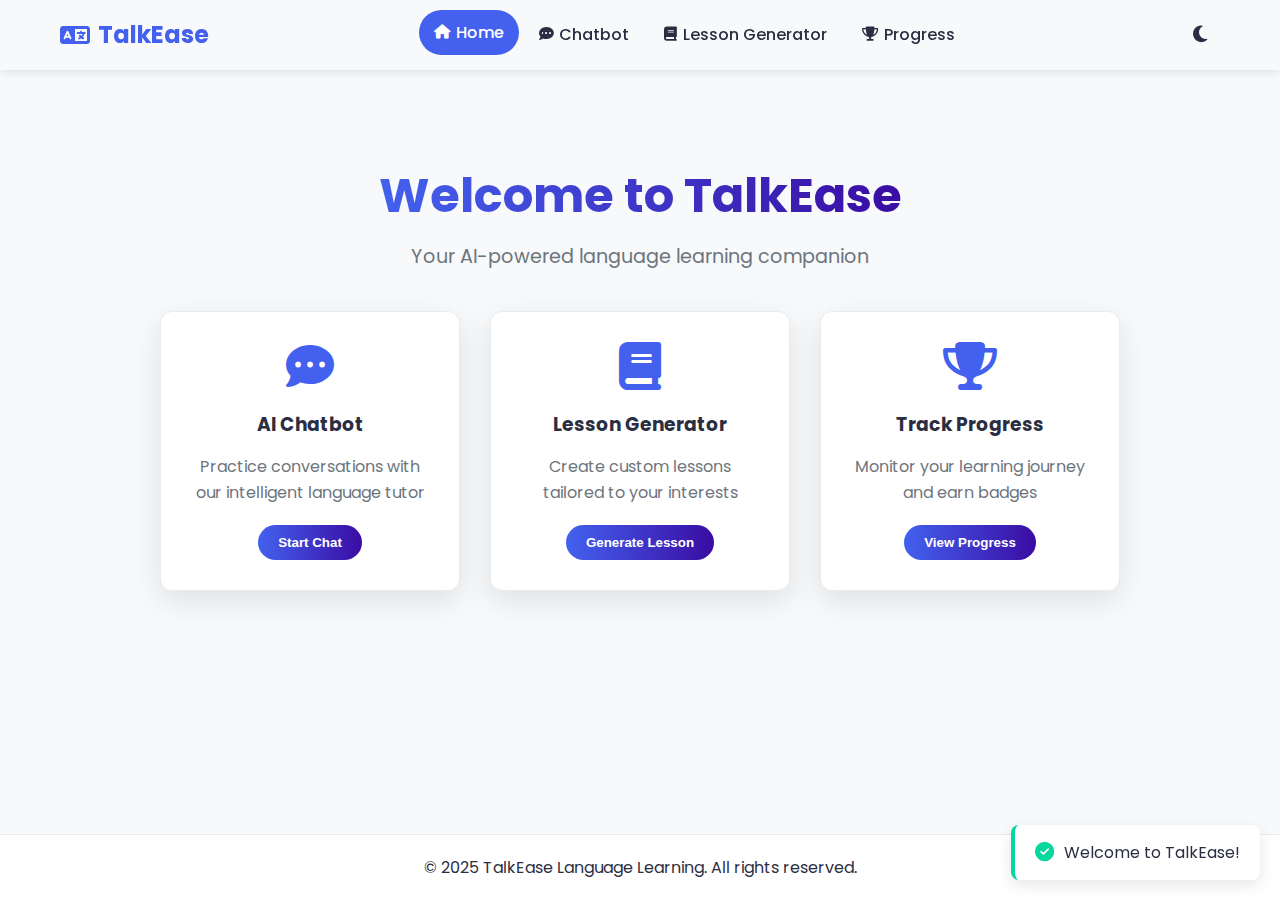
==== index.html @ 784c6041 "Add files via upload" ====
<!DOCTYPE html>
<html lang="en" class="light-mode">
<head>
    <meta charset="UTF-8">
    <meta name="viewport" content="width=device-width, initial-scale=1.0">
    <title>TalkEase - Language Learning App</title>
    <link rel="stylesheet" href="styles.css">
    <link rel="stylesheet" href="https://cdnjs.cloudflare.com/ajax/libs/font-awesome/6.4.0/css/all.min.css">
    <link href="https://fonts.googleapis.com/css2?family=Poppins:wght@300;400;500;600;700&display=swap" rel="stylesheet">
</head>
<body>
    <header class="header">
        <div class="container">
            <div class="logo">
                <i class="fas fa-language"></i> TalkEase
            </div>
            <nav class="main-nav">
                <ul>
                    <li><a href="#home" class="active"><i class="fas fa-home"></i> Home</a></li>
                    <li><a href="#chat"><i class="fas fa-comment-dots"></i> Chatbot</a></li>
                    <li><a href="#lesson"><i class="fas fa-book"></i> Lesson Generator</a></li>
                    <li><a href="#progress"><i class="fas fa-trophy"></i> Progress</a></li>
                </ul>
            </nav>
            <div class="theme-toggle">
                <button id="theme-toggle-btn">
                    <i class="fas fa-moon"></i>
                </button>
            </div>
            <button class="mobile-menu-btn">
                <i class="fas fa-bars"></i>
            </button>
        </div>
    </header>

    <main>
        <!-- Home Section -->
        <section id="home" class="section active">
            <div class="hero">
                <h1>Welcome to TalkEase</h1>
                <p class="subtitle">Your AI-powered language learning companion</p>
                <div class="feature-cards">
                    <div class="feature-card" data-target="chat">
                        <i class="fas fa-comment-dots"></i>
                        <h3>AI Chatbot</h3>
                        <p>Practice conversations with our intelligent language tutor</p>
                        <button class="btn-primary">Start Chat</button>
                    </div>
                    <div class="feature-card" data-target="lesson">
                        <i class="fas fa-book"></i>
                        <h3>Lesson Generator</h3>
                        <p>Create custom lessons tailored to your interests</p>
                        <button class="btn-primary">Generate Lesson</button>
                    </div>
                    <div class="feature-card" data-target="progress">
                        <i class="fas fa-trophy"></i>
                        <h3>Track Progress</h3>
                        <p>Monitor your learning journey and earn badges</p>
                        <button class="btn-primary">View Progress</button>
                    </div>
                </div>
            </div>
        </section>

        <!-- Chat Section -->
        <section id="chat" class="section">
            <h2><i class="fas fa-comment-dots"></i> Language Practice Chatbot</h2>
            <div class="chat-container">
                <div id="chat-box">
                    <div class="message bot-message">
                        <div class="avatar">
                            <img src="https://hebbkx1anhila5yf.public.blob.vercel-storage.com/bot-avatar.jpg-ZJd6kTjzi2T9wNduoG1Mc6Gl6ykmhU.jpeg" alt="Bot Avatar">
                        </div>
                        <div class="message-content">
                            <p>Hello! I'm your language tutor. How can I help you today?</p>
                            <span class="timestamp">Today, 10:00 AM</span>
                        </div>
                    </div>
                </div>
                <div id="typing-indicator" class="hidden">
                    <div class="avatar">
                        <img src="https://hebbkx1anhila5yf.public.blob.vercel-storage.com/bot-avatar.jpg-ZJd6kTjzi2T9wNduoG1Mc6Gl6ykmhU.jpeg" alt="Bot Avatar">
                    </div>
                    <div class="typing">
                        <span></span>
                        <span></span>
                        <span></span>
                    </div>
                </div>
                <div class="chat-input-container">
                    <button id="voice-input-btn" title="Voice Input">
                        <i class="fas fa-microphone"></i>
                    </button>
                    <input type="text" id="chat-input" placeholder="Type a message...">
                    <button id="send-btn">
                        <i class="fas fa-paper-plane"></i>
                    </button>
                    <button id="text-to-speech-btn" title="Text to Speech">
                        <i class="fas fa-volume-up"></i>
                    </button>
                </div>
            </div>
        </section>

        <!-- Lesson Generator Section -->
        <section id="lesson" class="section">
            <h2><i class="fas fa-book"></i> Custom Lesson Generator</h2>
            <div class="lesson-form">
                <div class="form-group">
                    <label for="lesson-language"><i class="fas fa-globe"></i> Language:</label>
                    <select id="lesson-language">
                        <option value="">Select a language</option>
                        <option value="spanish">🇪🇸 Spanish</option>
                        <option value="french">🇫🇷 French</option>
                        <option value="german">🇩🇪 German</option>
                        <option value="italian">🇮🇹 Italian</option>
                        <option value="japanese">🇯🇵 Japanese</option>
                        <option value="mandarin">🇨🇳 Mandarin</option>
                    </select>
                </div>
                <div class="form-group">
                    <label for="lesson-topic"><i class="fas fa-list"></i> Topic:</label>
                    <select id="lesson-topic">
                        <option value="">Select a topic</option>
                        <option value="greetings">👋 Greetings & Introductions</option>
                        <option value="travel">✈️ Travel & Directions</option>
                        <option value="food">🍽️ Food & Dining</option>
                        <option value="shopping">🛍️ Shopping</option>
                        <option value="business">💼 Business Conversations</option>
                        <option value="culture">🏛️ Cultural Topics</option>
                    </select>
                </div>
                <div class="form-group">
                    <label for="lesson-level"><i class="fas fa-layer-group"></i> Difficulty Level:</label>
                    <select id="lesson-level">
                        <option value="beginner">🔰 Beginner</option>
                        <option value="intermediate">🔶 Intermediate</option>
                        <option value="advanced">⭐ Advanced</option>
                    </select>
                </div>
                <button class="generate-btn" id="generate-lesson-btn">
                    <span class="btn-text">Generate Lesson</span>
                    <span class="spinner hidden"></span>
                </button>
            </div>
            
            <div id="lesson-result" class="hidden">
                <div class="lesson-card">
                    <div class="lesson-header">
                        <h3 id="lesson-title">Lesson Title</h3>
                        <div class="lesson-actions">
                            <button id="save-lesson-btn" title="Save Lesson">
                                <i class="fas fa-save"></i>
                            </button>
                            <button id="share-lesson-btn" title="Share Lesson">
                                <i class="fas fa-share-alt"></i>
                            </button>
                            <button id="speak-lesson-btn" title="Listen to Lesson">
                                <i class="fas fa-volume-up"></i>
                            </button>
                        </div>
                    </div>
                    <div class="lesson-content" id="lesson-content">
                        <!-- Lesson content will be inserted here -->
                    </div>
                </div>
            </div>
        </section>

        <!-- Progress Section -->
        <section id="progress" class="section">
            <h2><i class="fas fa-trophy"></i> Your Learning Progress</h2>
            
            <div class="progress-container">
                <div class="stats-cards">
                    <div class="stats-card">
                        <div class="stats-icon">
                            <i class="fas fa-comment-dots"></i>
                        </div>
                        <div class="stats-info">
                            <h3>Chat Sessions</h3>
                            <p class="stats-value">12</p>
                        </div>
                    </div>
                    <div class="stats-card">
                        <div class="stats-icon">
                            <i class="fas fa-book"></i>
                        </div>
                        <div class="stats-info">
                            <h3>Lessons Completed</h3>
                            <p class="stats-value">8</p>
                        </div>
                    </div>
                    <div class="stats-card">
                        <div class="stats-icon">
                            <i class="fas fa-calendar-check"></i>
                        </div>
                        <div class="stats-info">
                            <h3>Learning Streak</h3>
                            <p class="stats-value">5 days</p>
                        </div>
                    </div>
                </div>
                
                <div class="badges-section">
                    <h3><i class="fas fa-medal"></i> Your Badges</h3>
                    <div class="badges-container">
                        <div class="badge">
                            <div class="badge-icon active">
                                <i class="fas fa-fire"></i>
                            </div>
                            <p>3-Day Streak</p>
                        </div>
                        <div class="badge">
                            <div class="badge-icon active">
                                <i class="fas fa-comment"></i>
                            </div>
                            <p>10 Chats</p>
                        </div>
                        <div class="badge">
                            <div class="badge-icon active">
                                <i class="fas fa-book-open"></i>
                            </div>
                            <p>5 Lessons</p>
                        </div>
                        <div class="badge">
                            <div class="badge-icon">
                                <i class="fas fa-fire-alt"></i>
                            </div>
                            <p>7-Day Streak</p>
                        </div>
                        <div class="badge">
                            <div class="badge-icon">
                                <i class="fas fa-comments"></i>
                            </div>
                            <p>25 Chats</p>
                        </div>
                        <div class="badge">
                            <div class="badge-icon">
                                <i class="fas fa-graduation-cap"></i>
                            </div>
                            <p>10 Lessons</p>
                        </div>
                    </div>
                </div>
                
                <div class="leaderboard-section">
                    <h3><i class="fas fa-crown"></i> Leaderboard</h3>
                    <div class="leaderboard">
                        <div class="leaderboard-item gold">
                            <div class="rank">1</div>
                            <div class="user-avatar">
                                <img src="https://hebbkx1anhila5yf.public.blob.vercel-storage.com/user-avatar.jpg-ZLgxbA78cQsPQYH1AACzexODM64bHY.jpeg" alt="User Avatar">
                            </div>
                            <div class="user-info">
                                <p class="user-name">Sarah J.</p>
                                <div class="progress-bar">
                                    <div class="progress" style="width: 95%"></div>
                                </div>
                            </div>
                            <div class="points">950 pts</div>
                        </div>
                        <div class="leaderboard-item silver">
                            <div class="rank">2</div>
                            <div class="user-avatar">
                                <img src="https://hebbkx1anhila5yf.public.blob.vercel-storage.com/user-avatar.jpg-ZLgxbA78cQsPQYH1AACzexODM64bHY.jpeg" alt="User Avatar">
                            </div>
                            <div class="user-info">
                                <p class="user-name">You</p>
                                <div class="progress-bar">
                                    <div class="progress" style="width: 82%"></div>
                                </div>
                            </div>
                            <div class="points">820 pts</div>
                        </div>
                        <div class="leaderboard-item bronze">
                            <div class="rank">3</div>
                            <div class="user-avatar">
                                <img src="https://hebbkx1anhila5yf.public.blob.vercel-storage.com/user-avatar.jpg-ZLgxbA78cQsPQYH1AACzexODM64bHY.jpeg" alt="User Avatar">
                            </div>
                            <div class="user-info">
                                <p class="user-name">Alex M.</p>
                                <div class="progress-bar">
                                    <div class="progress" style="width: 78%"></div>
                                </div>
                            </div>
                            <div class="points">780 pts</div>
                        </div>
                        <div class="leaderboard-item">
                            <div class="rank">4</div>
                            <div class="user-avatar">
                                <img src="https://hebbkx1anhila5yf.public.blob.vercel-storage.com/user-avatar.jpg-ZLgxbA78cQsPQYH1AACzexODM64bHY.jpeg" alt="User Avatar">
                            </div>
                            <div class="user-info">
                                <p class="user-name">Jamie T.</p>
                                <div class="progress-bar">
                                    <div class="progress" style="width: 65%"></div>
                                </div>
                            </div>
                            <div class="points">650 pts</div>
                        </div>
                        <div class="leaderboard-item">
                            <div class="rank">5</div>
                            <div class="user-avatar">
                                <img src="https://hebbkx1anhila5yf.public.blob.vercel-storage.com/user-avatar.jpg-ZLgxbA78cQsPQYH1AACzexODM64bHY.jpeg" alt="User Avatar">
                            </div>
                            <div class="user-info">
                                <p class="user-name">Taylor R.</p>
                                <div class="progress-bar">
                                    <div class="progress" style="width: 60%"></div>
                                </div>
                            </div>
                            <div class="points">600 pts</div>
                        </div>
                    </div>
                </div>
            </div>
        </section>
    </main>

    <footer class="footer">
        <div class="container">
            <p>&copy; 2025 TalkEase Language Learning. All rights reserved.</p>
        </div>
    </footer>

    <!-- Notification Toast -->
    <div id="toast-container" class="toast-container"></div>

    <audio id="message-sound" src="https://assets.mixkit.co/sfx/preview/mixkit-software-interface-start-2574.mp3"></audio>
    <audio id="notification-sound" src="https://assets.mixkit.co/sfx/preview/mixkit-positive-notification-951.mp3"></audio>

    <script src="script.js"></script>
</body>
</html>
---- styles.css ----
/* Base Styles */
:root {
  --primary-color: #4361ee;
  --secondary-color: #3a0ca3;
  --accent-color: #f72585;
  --success-color: #06d6a0;
  --warning-color: #ffd166;
  --text-color: #2b2d42;
  --text-light: #6c757d;
  --bg-color: #f8f9fa;
  --card-bg: #ffffff;
  --border-color: #e9ecef;
  --shadow-color: rgba(0, 0, 0, 0.1);
  --transition-speed: 0.3s;
  --border-radius: 12px;
  --header-height: 70px;
  --gold: #ffd700;
  --silver: #c0c0c0;
  --bronze: #cd7f32;
}

.dark-mode {
  --primary-color: #4cc9f0;
  --secondary-color: #7209b7;
  --accent-color: #f72585;
  --success-color: #06d6a0;
  --warning-color: #ffd166;
  --text-color: #f8f9fa;
  --text-light: #adb5bd;
  --bg-color: #121212;
  --card-bg: #1e1e1e;
  --border-color: #2a2a2a;
  --shadow-color: rgba(0, 0, 0, 0.3);
}

* {
  margin: 0;
  padding: 0;
  box-sizing: border-box;
  transition: background-color var(--transition-speed), color var(--transition-speed);
}

body {
  font-family: "Poppins", sans-serif;
  background: var(--bg-color);
  color: var(--text-color);
  min-height: 100vh;
  display: flex;
  flex-direction: column;
  padding-top: var(--header-height);
  overflow-x: hidden;
}

.container {
  width: 100%;
  max-width: 1200px;
  margin: 0 auto;
  padding: 0 20px;
}

main {
  flex: 1;
}

/* Header & Navigation */
.header {
  position: fixed;
  top: 0;
  left: 0;
  width: 100%;
  height: var(--header-height);
  background: rgba(255, 255, 255, 0.1);
  backdrop-filter: blur(10px);
  border-bottom: 1px solid rgba(255, 255, 255, 0.1);
  z-index: 1000;
  box-shadow: 0 2px 10px var(--shadow-color);
}

.dark-mode .header {
  background: rgba(0, 0, 0, 0.2);
  border-bottom: 1px solid rgba(255, 255, 255, 0.05);
}

.header .container {
  display: flex;
  justify-content: space-between;
  align-items: center;
  height: 100%;
}

.logo {
  font-size: 1.5rem;
  font-weight: 700;
  color: var(--primary-color);
  display: flex;
  align-items: center;
  gap: 8px;
  cursor: pointer;
  transition: transform 0.3s ease;
}

.logo:hover {
  transform: scale(1.05);
}

.main-nav ul {
  display: flex;
  list-style: none;
  gap: 5px;
}

.main-nav ul li a {
  display: flex;
  align-items: center;
  padding: 10px 15px;
  color: var(--text-color);
  text-decoration: none;
  font-weight: 500;
  border-radius: 30px;
  transition: all 0.3s ease;
  position: relative;
}

.main-nav ul li a i {
  margin-right: 6px;
  font-size: 0.9rem;
}

.main-nav ul li a:hover,
.main-nav ul li a.active {
  background: var(--primary-color);
  color: white;
  transform: translateY(-2px);
}

.main-nav ul li a::after {
  content: '';
  position: absolute;
  bottom: 0;
  left: 50%;
  width: 0;
  height: 2px;
  background: var(--primary-color);
  transition: all 0.3s ease;
  transform: translateX(-50%);
}

.main-nav ul li a:hover::after {
  width: 70%;
}

.main-nav ul li a.active::after {
  width: 0;
}

.theme-toggle button {
  background: none;
  border: none;
  color: var(--text-color);
  font-size: 1.2rem;
  cursor: pointer;
  padding: 8px;
  border-radius: 50%;
  transition: all 0.3s ease;
  display: flex;
  align-items: center;
  justify-content: center;
  width: 40px;
  height: 40px;
}

.theme-toggle button:hover {
  background: var(--primary-color);
  color: white;
  transform: rotate(30deg);
}

.mobile-menu-btn {
  display: none;
  background: none;
  border: none;
  color: var(--text-color);
  font-size: 1.5rem;
  cursor: pointer;
  transition: transform 0.3s ease;
}

.mobile-menu-btn:hover {
  transform: scale(1.1);
}

/* Hero Section */
.hero {
  text-align: center;
  padding: 60px 20px;
}

.hero h1 {
  font-size: 3rem;
  margin-bottom: 10px;
  background: linear-gradient(90deg, var(--primary-color), var(--secondary-color));
  -webkit-background-clip: text;
  background-clip: text;
  color: transparent;
  display: inline-block;
}

.subtitle {
  font-size: 1.2rem;
  color: var(--text-light);
  margin-bottom: 40px;
}

/* Sections */
.section {
  padding: 30px 5%;
  max-width: 1200px;
  margin: 0 auto;
  display: none;
  animation: fadeIn 0.5s ease;
}

.section.active {
  display: block;
}

@keyframes fadeIn {
  from {
      opacity: 0;
      transform: translateY(20px);
  }
  to {
      opacity: 1;
      transform: translateY(0);
  }
}

h2 {
  font-size: 2rem;
  text-align: center;
  margin-bottom: 30px;
  display: flex;
  align-items: center;
  justify-content: center;
  gap: 10px;
  color: var(--primary-color);
}

/* Feature Cards */
.feature-cards {
  display: flex;
  justify-content: center;
  gap: 30px;
  margin-top: 40px;
  flex-wrap: wrap;
}

.feature-card {
  background: var(--card-bg);
  border-radius: var(--border-radius);
  padding: 30px;
  width: 300px;
  text-align: center;
  box-shadow: 0 10px 30px var(--shadow-color);
  transition: all 0.3s ease;
  cursor: pointer;
  border: 1px solid var(--border-color);
  position: relative;
  overflow: hidden;
}

.feature-card::before {
  content: '';
  position: absolute;
  top: 0;
  left: 0;
  width: 100%;
  height: 100%;
  background: linear-gradient(135deg, var(--primary-color), var(--secondary-color));
  opacity: 0;
  transition: opacity 0.3s ease;
  z-index: -1;
  border-radius: var(--border-radius);
}

.feature-card:hover {
  transform: translateY(-10px) scale(1.05);
  box-shadow: 0 15px 30px var(--shadow-color);
  border-color: var(--primary-color);
}

.feature-card:active {
  transform: translateY(-5px) scale(0.98);
  box-shadow: 0 5px 15px var(--shadow-color);
}

.feature-card i {
  font-size: 3rem;
  color: var(--primary-color);
  margin-bottom: 20px;
  transition: transform 0.3s ease;
}

.feature-card:hover i {
  transform: scale(1.1);
}

.feature-card h3 {
  margin-bottom: 15px;
  color: var(--text-color);
}

.feature-card p {
  color: var(--text-light);
  line-height: 1.6;
  margin-bottom: 20px;
}

.btn-primary {
  background: linear-gradient(90deg, var(--primary-color), var(--secondary-color));
  color: white;
  border: none;
  padding: 10px 20px;
  border-radius: 30px;
  font-weight: 600;
  cursor: pointer;
  transition: all 0.3s ease;
  position: relative;
  overflow: hidden;
  z-index: 1;
}

.btn-primary::before {
  content: '';
  position: absolute;
  top: 0;
  left: -100%;
  width: 100%;
  height: 100%;
  background: linear-gradient(90deg, var(--secondary-color), var(--primary-color));
  transition: left 0.3s ease;
  z-index: -1;
}

.btn-primary:hover {
  transform: translateY(-2px);
  box-shadow: 0 5px 15px rgba(67, 97, 238, 0.3);
}

.btn-primary:hover::before {
  left: 0;
}

.btn-primary:active {
  transform: translateY(1px);
}

/* Chat Section */
.chat-container {
  max-width: 800px;
  margin: 0 auto;
  background: var(--card-bg);
  border-radius: var(--border-radius);
  box-shadow: 0 10px 30px var(--shadow-color);
  overflow: hidden;
  border: 1px solid var(--border-color);
}

#chat-box {
  height: 400px;
  overflow-y: auto;
  padding: 20px;
  background: var(--bg-color);
  scrollbar-width: thin;
  scrollbar-color: var(--primary-color) var(--border-color);
}

#chat-box::-webkit-scrollbar {
  width: 8px;
}

#chat-box::-webkit-scrollbar-thumb {
  background: var(--primary-color);
  border-radius: 4px;
}

#chat-box::-webkit-scrollbar-track {
  background: var(--border-color);
}

.message {
  display: flex;
  margin-bottom: 20px;
  animation: messageIn 0.3s ease;
}

@keyframes messageIn {
  from {
      opacity: 0;
      transform: translateY(20px);
  }
  to {
      opacity: 1;
      transform: translateY(0);
  }
}

.bot-message {
  flex-direction: row;
}

.user-message {
  flex-direction: row-reverse;
}

.avatar {
  width: 40px;
  height: 40px;
  border-radius: 50%;
  overflow: hidden;
  margin: 0 10px;
  flex-shrink: 0;
  border: 2px solid var(--primary-color);
  transition: transform 0.3s ease;
}

.avatar:hover {
  transform: scale(1.1);
}

.avatar img {
  width: 100%;
  height: 100%;
  object-fit: cover;
}

.message-content {
  max-width: 70%;
  padding: 12px 16px;
  border-radius: 18px;
  position: relative;
  box-shadow: 0 3px 10px var(--shadow-color);
  transition: transform 0.3s ease;
}

.message-content:hover {
  transform: translateY(-2px);
}

.bot-message .message-content {
  background: var(--primary-color);
  color: white;
  border-bottom-left-radius: 5px;
}

.user-message .message-content {
  background: var(--secondary-color);
  color: white;
  border-bottom-right-radius: 5px;
}

.timestamp {
  display: block;
  font-size: 0.7rem;
  margin-top: 5px;
  opacity: 0.7;
}

#typing-indicator {
  display: flex;
  margin-bottom: 20px;
  padding: 0 20px;
}

.typing {
  display: flex;
  align-items: center;
  background: var(--primary-color);
  padding: 12px 16px;
  border-radius: 18px;
  border-bottom-left-radius: 5px;
}

.typing span {
  height: 8px;
  width: 8px;
  background: white;
  border-radius: 50%;
  display: inline-block;
  margin: 0 2px;
  animation: typing 1.3s infinite ease-in-out;
}

.typing span:nth-child(2) {
  animation-delay: 0.2s;
}

.typing span:nth-child(3) {
  animation-delay: 0.4s;
}

@keyframes typing {
  0%,
  60%,
  100% {
      transform: translateY(0);
  }
  30% {
      transform: translateY(-6px);
  }
}

.chat-input-container {
  display: flex;
  padding: 15px;
  background: var(--card-bg);
  border-top: 1px solid var(--border-color);
}

#chat-input {
  flex: 1;
  padding: 12px 15px;
  border: 1px solid var(--border-color);
  border-radius: 25px;
  font-size: 1rem;
  background: var(--bg-color);
  color: var(--text-color);
  font-family: "Poppins", sans-serif;
}

#chat-input:focus {
  outline: none;
  border-color: var(--primary-color);
  box-shadow: 0 0 0 2px rgba(67, 97, 238, 0.2);
}

.chat-input-container button {
  background: none;
  border: none;
  font-size: 1.2rem;
  color: var(--primary-color);
  cursor: pointer;
  padding: 0 15px;
  transition: all 0.2s ease;
}

.chat-input-container button:hover {
  transform: scale(1.1);
  color: var(--secondary-color);
}

.chat-input-container button:active {
  transform: scale(0.95);
}

#voice-input-btn.active {
  color: var(--accent-color);
  animation: pulse 1.5s infinite;
}

@keyframes pulse {
  0% {
      transform: scale(1);
  }
  50% {
      transform: scale(1.2);
  }
  100% {
      transform: scale(1);
  }
}

/* Lesson Generator */
.lesson-form {
  max-width: 600px;
  margin: 0 auto 30px;
  background: var(--card-bg);
  padding: 25px;
  border-radius: var(--border-radius);
  box-shadow: 0 10px 30px var(--shadow-color);
  border: 1px solid var(--border-color);
  transition: transform 0.3s ease;
}

.lesson-form:hover {
  transform: translateY(-5px);
  box-shadow: 0 15px 30px var(--shadow-color);
}

.form-group {
  margin-bottom: 20px;
}

.form-group label {
  display: block;
  margin-bottom: 8px;
  font-weight: 500;
  color: var(--text-color);
  display: flex;
  align-items: center;
  gap: 8px;
}

.form-group select {
  width: 100%;
  padding: 12px 15px;
  border: 1px solid var(--border-color);
  border-radius: 8px;
  font-size: 1rem;
  background: var(--bg-color);
  color: var(--text-color);
  font-family: "Poppins", sans-serif;
  appearance: none;
  background-image: url("data:image/svg+xml,%3Csvg xmlns='http://www.w3.org/2000/svg' width='24' height='24' viewBox='0 0 24 24' fill='none' stroke='%236c757d' stroke-width='2' stroke-linecap='round' stroke-linejoin='round'%3E%3Cpolyline points='6 9 12 15 18 9'%3E%3C/polyline%3E%3C/svg%3E");
  background-repeat: no-repeat;
  background-position: right 15px center;
  background-size: 16px;
  transition: border-color 0.3s ease, box-shadow 0.3s ease;
  cursor: pointer;
}

.form-group select:hover {
  border-color: var(--primary-color);
}

.form-group select:focus {
  outline: none;
  border-color: var(--primary-color);
  box-shadow: 0 0 0 2px rgba(67, 97, 238, 0.2);
}

.generate-btn {
  width: 100%;
  padding: 14px;
  background: linear-gradient(90deg, var(--primary-color), var(--secondary-color));
  color: white;
  border: none;
  border-radius: 8px;
  font-size: 1rem;
  font-weight: 600;
  cursor: pointer;
  transition: all 0.3s ease;
  display: flex;
  justify-content: center;
  align-items: center;
  gap: 10px;
  font-family: 'Poppins', sans-serif;
  position: relative;
  overflow: hidden;
}

.generate-btn::before {
  content: '';
  position: absolute;
  top: 0;
  left: -100%;
  width: 100%;
  height: 100%;
  background: linear-gradient(90deg, var(--secondary-color), var(--primary-color));
  transition: left 0.3s ease;
  z-index: 0;
}

.generate-btn:hover {
  transform: translateY(-2px);
  box-shadow: 0 5px 15px rgba(67, 97, 238, 0.3);
}

.generate-btn:hover::before {
  left: 0;
}

.generate-btn:active {
  transform: translateY(1px);
}

.generate-btn .btn-text, .generate-btn .spinner {
  position: relative;
  z-index: 1;
}

.spinner {
  width: 20px;
  height: 20px;
  border: 3px solid rgba(255, 255, 255, 0.3);
  border-radius: 50%;
  border-top-color: white;
  animation: spin 1s infinite linear;
}

@keyframes spin {
  0% {
      transform: rotate(0deg);
  }
  100% {
      transform: rotate(360deg);
  }
}

.lesson-card {
  background: var(--card-bg);
  border-radius: var(--border-radius);
  box-shadow: 0 10px 30px var(--shadow-color);
  overflow: hidden;
  margin-top: 30px;
  animation: fadeIn 0.5s ease;
  border: 1px solid var(--border-color);
  transform-style: preserve-3d;
  transition: transform 0.6s;
  cursor: pointer;
}

.lesson-card:hover {
  transform: rotateY(10deg);
  box-shadow: 0 15px 40px var(--shadow-color);
}

.lesson-header {
  background: linear-gradient(90deg, var(--primary-color), var(--secondary-color));
  color: white;
  padding: 15px 20px;
  display: flex;
  justify-content: space-between;
  align-items: center;
}

.lesson-header h3 {
  margin: 0;
  color: white;
  font-weight: 600;
}

.lesson-actions {
  display: flex;
  gap: 10px;
}

.lesson-actions button {
  background: rgba(255, 255, 255, 0.2);
  border: none;
  width: 36px;
  height: 36px;
  border-radius: 50%;
  display: flex;
  align-items: center;
  justify-content: center;
  color: white;
  cursor: pointer;
  transition: all 0.2s ease;
}

.lesson-actions button:hover {
  background: rgba(255, 255, 255, 0.3);
  transform: scale(1.1);
}

.lesson-actions button:active {
  transform: scale(0.95);
}

.lesson-content {
  padding: 25px;
  line-height: 1.6;
}

.lesson-content h4 {
  color: var(--primary-color);
  margin-top: 20px;
  margin-bottom: 10px;
}

.lesson-content ul {
  padding-left: 20px;
  margin-bottom: 15px;
}

.lesson-content li {
  margin-bottom: 8px;
}

/* Progress Section */
.progress-container {
  display: flex;
  flex-direction: column;
  gap: 30px;
}

.stats-cards {
  display: grid;
  grid-template-columns: repeat(auto-fit, minmax(250px, 1fr));
  gap: 20px;
}

.stats-card {
  background: var(--card-bg);
  border-radius: var(--border-radius);
  padding: 20px;
  display: flex;
  align-items: center;
  box-shadow: 0 10px 30px var(--shadow-color);
  border: 1px solid var(--border-color);
  transition: all 0.3s ease;
}

.stats-card:hover {
  transform: translateY(-5px);
  box-shadow: 0 15px 30px var(--shadow-color);
  border-color: var(--primary-color);
}

.stats-icon {
  width: 60px;
  height: 60px;
  border-radius: 50%;
  background: linear-gradient(135deg, var(--primary-color), var(--secondary-color));
  display: flex;
  align-items: center;
  justify-content: center;
  margin-right: 20px;
  transition: transform 0.3s ease;
}

.stats-card:hover .stats-icon {
  transform: scale(1.1) rotate(10deg);
}

.stats-icon i {
  font-size: 1.8rem;
  color: white;
}

.stats-info h3 {
  margin-bottom: 5px;
  font-size: 1rem;
  color: var(--text-color);
}

.stats-value {
  font-size: 1.8rem;
  font-weight: 700;
  color: var(--primary-color);
  transition: transform 0.3s ease;
}

.stats-card:hover .stats-value {
  transform: scale(1.1);
}

/* Badges Section */
.badges-section, .leaderboard-section {
  background: var(--card-bg);
  border-radius: var(--border-radius);
  padding: 25px;
  box-shadow: 0 10px 30px var(--shadow-color);
  border: 1px solid var(--border-color);
  transition: transform 0.3s ease;
}

.badges-section:hover, .leaderboard-section:hover {
  transform: translateY(-5px);
  box-shadow: 0 15px 30px var(--shadow-color);
}

.badges-section h3, .leaderboard-section h3 {
  display: flex;
  align-items: center;
  gap: 10px;
  margin-bottom: 20px;
  color: var(--primary-color);
}

.badges-container {
  display: grid;
  grid-template-columns: repeat(auto-fill, minmax(100px, 1fr));
  gap: 20px;
}

.badge {
  text-align: center;
}

.badge-icon {
  width: 70px;
  height: 70px;
  border-radius: 50%;
  background: var(--bg-color);
  display: flex;
  align-items: center;
  justify-content: center;
  margin: 0 auto 10px;
  border: 2px solid var(--border-color);
  opacity: 0.5;
  transition: all 0.3s ease;
  cursor: pointer;
}

.badge-icon:hover {
  opacity: 0.8;
  transform: scale(1.1);
}

.badge-icon.active {
  background: linear-gradient(135deg, var(--primary-color), var(--secondary-color));
  opacity: 1;
  border-color: var(--accent-color);
  box-shadow: 0 5px 15px rgba(67, 97, 238, 0.3);
}

.badge-icon i {
  font-size: 1.8rem;
  color: var(--text-light);
}

.badge-icon.active i {
  color: white;
}

.badge p {
  font-size: 0.8rem;
  color: var(--text-light);
}

/* Leaderboard */
.leaderboard {
  display: flex;
  flex-direction: column;
  gap: 15px;
}

.leaderboard-item {
  display: flex;
  align-items: center;
  padding: 15px;
  background: var(--bg-color);
  border-radius: 10px;
  transition: all 0.3s ease;
}

.leaderboard-item:hover {
  transform: translateY(-3px);
  box-shadow: 0 5px 15px var(--shadow-color);
  background: rgba(255, 255, 255, 0.1);
}

.leaderboard-item.gold {
  background: linear-gradient(90deg, rgba(255, 215, 0, 0.1), rgba(255, 215, 0, 0.05));
  border-left: 4px solid var(--gold);
}

.leaderboard-item.silver {
  background: linear-gradient(90deg, rgba(192, 192, 192, 0.1), rgba(192, 192, 192, 0.05));
  border-left: 4px solid var(--silver);
}

.leaderboard-item.bronze {
  background: linear-gradient(90deg, rgba(205, 127, 50, 0.1), rgba(205, 127, 50, 0.05));
  border-left: 4px solid var(--bronze);
}

.rank {
  width: 30px;
  height: 30px;
  border-radius: 50%;
  background: var(--primary-color);
  color: white;
  display: flex;
  align-items: center;
  justify-content: center;
  font-weight: 600;
  margin-right: 15px;
  transition: transform 0.3s ease;
}

.leaderboard-item:hover .rank {
  transform: scale(1.1) rotate(10deg);
}

.leaderboard-item.gold .rank {
  background: var(--gold);
  color: #333;
}

.leaderboard-item.silver .rank {
  background: var(--silver);
  color: #333;
}

.leaderboard-item.bronze .rank {
  background: var(--bronze);
  color: #333;
}

.user-avatar {
  width: 40px;
  height: 40px;
  border-radius: 50%;
  overflow: hidden;
  margin-right: 15px;
  transition: transform 0.3s ease;
}

.leaderboard-item:hover .user-avatar {
  transform: scale(1.1);
}

.user-avatar img {
  width: 100%;
  height: 100%;
  object-fit: cover;
}

.user-info {
  flex: 1;
}

.user-name {
  font-weight: 500;
  margin-bottom: 5px;
}

.progress-bar {
  height: 6px;
  background: var(--border-color);
  border-radius: 3px;
  overflow: hidden;
  width: 100%;
}

.progress {
  height: 100%;
  background: var(--primary-color);
  border-radius: 3px;
  transition: width 0.5s ease;
}

.leaderboard-item.gold .progress {
  background: var(--gold);
}

.leaderboard-item.silver .progress {
  background: var(--silver);
}

.leaderboard-item.bronze .progress {
  background: var(--bronze);
}

.points {
  font-weight: 600;
  color: var(--primary-color);
  transition: transform 0.3s ease;
}

.leaderboard-item:hover .points {
  transform: scale(1.1);
}

/* Footer */
.footer {
  background: var(--card-bg);
  padding: 20px 0;
  text-align: center;
  border-top: 1px solid var(--border-color);
  margin-top: 50px;
  z-index: 100;
}

.hidden {
  display: none;
}

/* Toast Notifications */
.toast-container {
  position: fixed;
  bottom: 20px;
  right: 20px;
  z-index: 9999;
  display: flex;
  flex-direction: column;
  gap: 10px;
}

.toast {
  background: var(--card-bg);
  color: var(--text-color);
  padding: 15px 20px;
  border-radius: 8px;
  box-shadow: 0 5px 15px var(--shadow-color);
  display: flex;
  align-items: center;
  gap: 10px;
  animation: toastIn 0.3s ease, toastOut 0.3s ease 3s forwards;
  max-width: 300px;
  border-left: 4px solid var(--primary-color);
}

.toast.success {
  border-left-color: var(--success-color);
}

.toast.warning {
  border-left-color: var(--warning-color);
}

.toast.error {
  border-left-color: var(--accent-color);
}

.toast i {
  font-size: 1.2rem;
}

.toast.success i {
  color: var(--success-color);
}

.toast.warning i {
  color: var(--warning-color);
}

.toast.error i {
  color: var(--accent-color);
}

@keyframes toastIn {
  from {
    transform: translateX(100%);
    opacity: 0;
  }
  to {
    transform: translateX(0);
    opacity: 1;
  }
}

@keyframes toastOut {
  from {
    transform: translateX(0);
    opacity: 1;
  }
  to {
    transform: translateX(100%);
    opacity: 0;
  }
}

/* Share Modal */
.share-overlay {
  position: fixed;
  top: 0;
  left: 0;
  width: 100%;
  height: 100%;
  background: rgba(0, 0, 0, 0.5);
  display: flex;
  align-items: center;
  justify-content: center;
  z-index: 9999;
  animation: fadeIn 0.3s ease;
}

.share-modal {
  background: var(--card-bg);
  border-radius: var(--border-radius);
  padding: 25px;
  width: 90%;
  max-width: 400px;
  animation: scaleIn 0.3s ease;
}

@keyframes scaleIn {
  from {
    transform: scale(0.8);
    opacity: 0;
  }
  to {
    transform: scale(1);
    opacity: 1;
  }
}

.share-modal h4 {
  margin-bottom: 20px;
  color: var(--primary-color);
  text-align: center;
}

.share-buttons {
  display: grid;
  grid-template-columns: repeat(2, 1fr);
  gap: 15px;
  margin-bottom: 20px;
}

.share-btn {
  display: flex;
  align-items: center;
  justify-content: center;
  gap: 8px;
  padding: 12px;
  border: none;
  border-radius: 8px;
  color: white;
  font-weight: 500;
  cursor: pointer;
  transition: all 0.3s ease;
}

.share-btn:hover {
  transform: translateY(-3px);
  box-shadow: 0 5px 15px var(--shadow-color);
}

.share-btn:active {
  transform: translateY(1px);
}

.share-btn.facebook {
  background: #3b5998;
}

.share-btn.twitter {
  background: #1da1f2;
}

.share-btn.whatsapp {
  background: #25d366;
}

.share-btn.email {
  background: #ea4335;
}

.close-share {
  width: 100%;
  padding: 12px;
  background: var(--primary-color);
  color: white;
  border: none;
  border-radius: 8px;
  font-weight: 500;
  cursor: pointer;
  transition: all 0.3s ease;
}

.close-share:hover {
  background: var(--secondary-color);
  transform: translateY(-2px);
}

.close-share:active {
  transform: translateY(1px);
}

/* Responsive Design */
@media (max-width: 900px) {
  .main-nav {
      display: none;
  }

  .mobile-menu-btn {
      display: block;
  }

  .header.menu-open .main-nav {
      display: block;
      position: absolute;
      top: var(--header-height);
      left: 0;
      width: 100%;
      background: var(--card-bg);
      box-shadow: 0 5px 15px var(--shadow-color);
      padding: 20px;
      animation: slideDown 0.3s ease;
      z-index: 1000;
  }

  @keyframes slideDown {
    from {
      opacity: 0;
      transform: translateY(-20px);
    }
    to {
      opacity: 1;
      transform: translateY(0);
    }
  }

  .header.menu-open .main-nav ul {
      flex-direction: column;
      gap: 10px;
  }

  .hero h1 {
      font-size: 2.5rem;
  }
}

@media (max-width: 600px) {
  .hero h1 {
      font-size: 2rem;
  }

  .feature-card {
      width: 100%;
  }

  #chat-box {
      height: 350px;
  }

  .message-content {
      max-width: 85%;
  }

  .lesson-form {
      padding: 20px;
  }

  .stats-cards {
      grid-template-columns: 1fr;
  }

  .badges-container {
      grid-template-columns: repeat(3, 1fr);
  }
  
  .share-buttons {
    grid-template-columns: 1fr;
  }
}
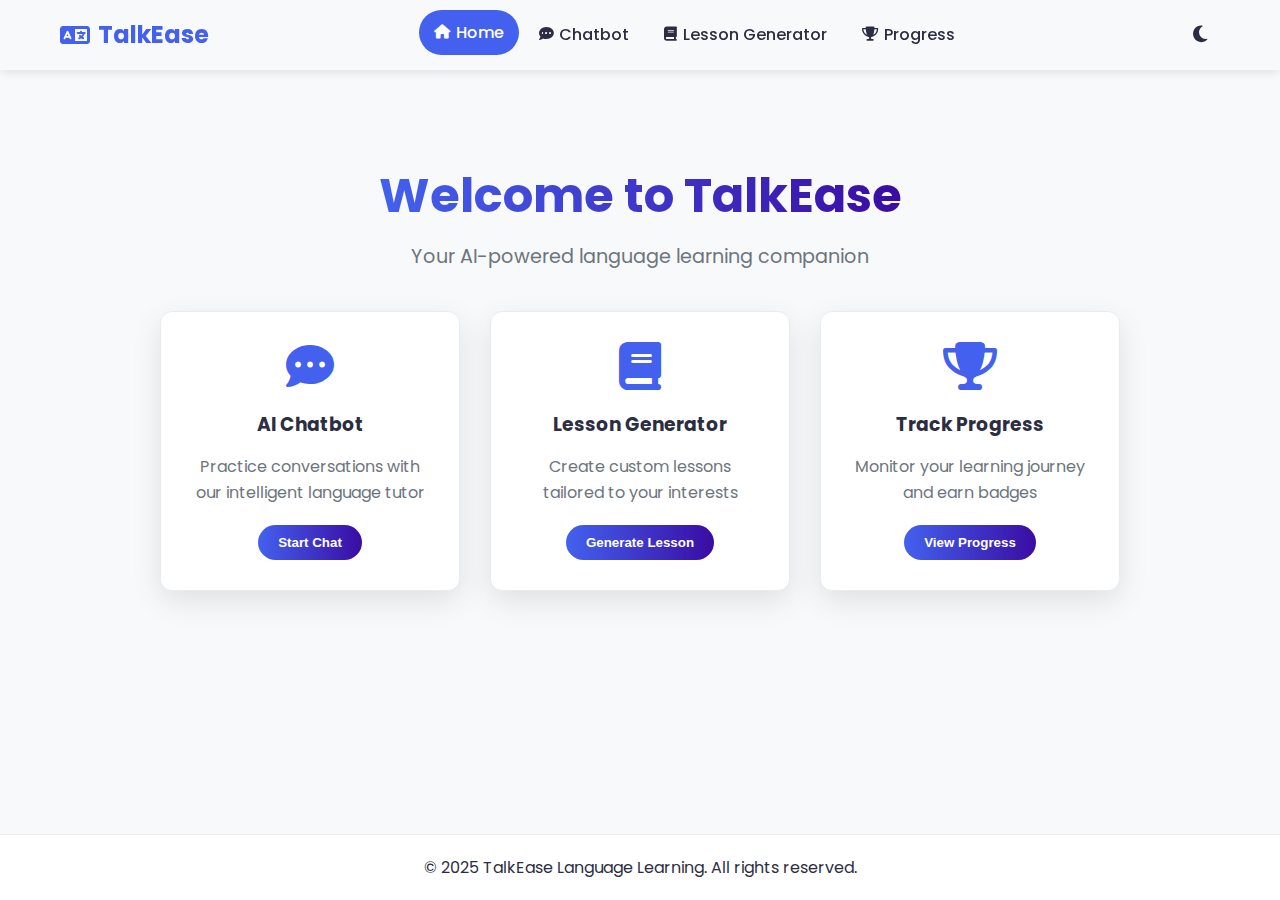
==== commit 565bb851: "Update index.html" ====
--- a/index.html
+++ b/index.html
@@ -4,7 +4,7 @@
     <meta charset="UTF-8">
     <meta name="viewport" content="width=device-width, initial-scale=1.0">
     <title>TalkEase - Language Learning App</title>
-    <link rel="stylesheet" href="styles.css">
+    <link rel="stylesheet" href="static/styles.css">
     <link rel="stylesheet" href="https://cdnjs.cloudflare.com/ajax/libs/font-awesome/6.4.0/css/all.min.css">
     <link href="https://fonts.googleapis.com/css2?family=Poppins:wght@300;400;500;600;700&display=swap" rel="stylesheet">
 </head>
@@ -107,63 +107,39 @@
             <h2><i class="fas fa-book"></i> Custom Lesson Generator</h2>
             <div class="lesson-form">
                 <div class="form-group">
-                    <label for="lesson-language"><i class="fas fa-globe"></i> Language:</label>
-                    <select id="lesson-language">
-                        <option value="">Select a language</option>
-                        <option value="spanish">🇪🇸 Spanish</option>
-                        <option value="french">🇫🇷 French</option>
-                        <option value="german">🇩🇪 German</option>
-                        <option value="italian">🇮🇹 Italian</option>
-                        <option value="japanese">🇯🇵 Japanese</option>
-                        <option value="mandarin">🇨🇳 Mandarin</option>
-                    </select>
+                    <label for="lesson-language"><i class="fas fa-globe"></i> Enter Language:</label>
+                    <input type="text" id="lesson-language" placeholder="e.g., Spanish, French, Japanese">
                 </div>
                 <div class="form-group">
-                    <label for="lesson-topic"><i class="fas fa-list"></i> Topic:</label>
-                    <select id="lesson-topic">
-                        <option value="">Select a topic</option>
-                        <option value="greetings">👋 Greetings & Introductions</option>
-                        <option value="travel">✈️ Travel & Directions</option>
-                        <option value="food">🍽️ Food & Dining</option>
-                        <option value="shopping">🛍️ Shopping</option>
-                        <option value="business">💼 Business Conversations</option>
-                        <option value="culture">🏛️ Cultural Topics</option>
-                    </select>
-                </div>
-                <div class="form-group">
-                    <label for="lesson-level"><i class="fas fa-layer-group"></i> Difficulty Level:</label>
-                    <select id="lesson-level">
-                        <option value="beginner">🔰 Beginner</option>
-                        <option value="intermediate">🔶 Intermediate</option>
-                        <option value="advanced">⭐ Advanced</option>
-                    </select>
-                </div>
-                <button class="generate-btn" id="generate-lesson-btn">
+                    <label for="lesson-topic"><i class="fas fa-list"></i> Enter Topic:</label>
+                    <input type="text" id="lesson-topic" placeholder="e.g., Greetings, Travel, Food">
+                </div>
+                        <button class="generate-btn" id="generate-lesson-btn">
                     <span class="btn-text">Generate Lesson</span>
                     <span class="spinner hidden"></span>
                 </button>
             </div>
-            
+    
             <div id="lesson-result" class="hidden">
                 <div class="lesson-card">
                     <div class="lesson-header">
-                        <h3 id="lesson-title">Lesson Title</h3>
-                        <div class="lesson-actions">
-                            <button id="save-lesson-btn" title="Save Lesson">
-                                <i class="fas fa-save"></i>
-                            </button>
-                            <button id="share-lesson-btn" title="Share Lesson">
-                                <i class="fas fa-share-alt"></i>
-                            </button>
-                            <button id="speak-lesson-btn" title="Listen to Lesson">
-                                <i class="fas fa-volume-up"></i>
-                            </button>
-                        </div>
-                    </div>
+                <h3 id="lesson-title">Lesson Title</h3>
+                <div class="lesson-actions">
+                    <button id="save-lesson-btn" title="Save Lesson">
+                        <i class="fas fa-save"></i>
+                    </button>
+                    <button id="share-lesson-btn" title="Share Lesson">
+                        <i class="fas fa-share-alt"></i>
+                    </button>
+                    <button id="speak-lesson-btn" title="Listen to Lesson">
+                        <i class="fas fa-volume-up"></i>
+                    </button>
+                </div>
+        </div>
                     <div class="lesson-content" id="lesson-content">
                         <!-- Lesson content will be inserted here -->
                     </div>
-                </div>
+        </div>
             </div>
         </section>
 
@@ -330,6 +306,10 @@
     <audio id="message-sound" src="https://assets.mixkit.co/sfx/preview/mixkit-software-interface-start-2574.mp3"></audio>
     <audio id="notification-sound" src="https://assets.mixkit.co/sfx/preview/mixkit-positive-notification-951.mp3"></audio>
 
-    <script src="script.js"></script>
+     <!-- -------new changes ----------------- -->
+    <script src="https://cdn.jsdelivr.net/npm/marked/marked.min.js"></script>
+
+
+    <script src="static/script.js"></script>
 </body>
-</html>+</html>
--- a/static/styles.css
+++ b/static/styles.css
@@ -0,0 +1,1353 @@
+/* Base Styles */
+:root {
+  --primary-color: #4361ee;
+  --secondary-color: #3a0ca3;
+  --accent-color: #f72585;
+  --success-color: #06d6a0;
+  --warning-color: #ffd166;
+  --text-color: #2b2d42;
+  --text-light: #6c757d;
+  --bg-color: #f8f9fa;
+  --card-bg: #ffffff;
+  --border-color: #e9ecef;
+  --shadow-color: rgba(0, 0, 0, 0.1);
+  --transition-speed: 0.3s;
+  --border-radius: 12px;
+  --header-height: 70px;
+  --gold: #ffd700;
+  --silver: #c0c0c0;
+  --bronze: #cd7f32;
+}
+
+.dark-mode {
+  --primary-color: #4cc9f0;
+  --secondary-color: #7209b7;
+  --accent-color: #f72585;
+  --success-color: #06d6a0;
+  --warning-color: #ffd166;
+  --text-color: #f8f9fa;
+  --text-light: #adb5bd;
+  --bg-color: #121212;
+  --card-bg: #1e1e1e;
+  --border-color: #2a2a2a;
+  --shadow-color: rgba(0, 0, 0, 0.3);
+}
+
+* {
+  margin: 0;
+  padding: 0;
+  box-sizing: border-box;
+  transition: background-color var(--transition-speed), color var(--transition-speed);
+}
+
+body {
+  font-family: "Poppins", sans-serif;
+  background: var(--bg-color);
+  color: var(--text-color);
+  min-height: 100vh;
+  display: flex;
+  flex-direction: column;
+  padding-top: var(--header-height);
+  overflow-x: hidden;
+}
+
+.container {
+  width: 100%;
+  max-width: 1200px;
+  margin: 0 auto;
+  padding: 0 20px;
+}
+
+main {
+  flex: 1;
+}
+
+/* Header & Navigation */
+.header {
+  position: fixed;
+  top: 0;
+  left: 0;
+  width: 100%;
+  height: var(--header-height);
+  background: rgba(255, 255, 255, 0.1);
+  backdrop-filter: blur(10px);
+  border-bottom: 1px solid rgba(255, 255, 255, 0.1);
+  z-index: 1000;
+  box-shadow: 0 2px 10px var(--shadow-color);
+}
+
+.dark-mode .header {
+  background: rgba(0, 0, 0, 0.2);
+  border-bottom: 1px solid rgba(255, 255, 255, 0.05);
+}
+
+.header .container {
+  display: flex;
+  justify-content: space-between;
+  align-items: center;
+  height: 100%;
+}
+
+.logo {
+  font-size: 1.5rem;
+  font-weight: 700;
+  color: var(--primary-color);
+  display: flex;
+  align-items: center;
+  gap: 8px;
+  cursor: pointer;
+  transition: transform 0.3s ease;
+}
+
+.logo:hover {
+  transform: scale(1.05);
+}
+
+.main-nav ul {
+  display: flex;
+  list-style: none;
+  gap: 5px;
+}
+
+.main-nav ul li a {
+  display: flex;
+  align-items: center;
+  padding: 10px 15px;
+  color: var(--text-color);
+  text-decoration: none;
+  font-weight: 500;
+  border-radius: 30px;
+  transition: all 0.3s ease;
+  position: relative;
+}
+
+.main-nav ul li a i {
+  margin-right: 6px;
+  font-size: 0.9rem;
+}
+
+.main-nav ul li a:hover,
+.main-nav ul li a.active {
+  background: var(--primary-color);
+  color: white;
+  transform: translateY(-2px);
+}
+
+.main-nav ul li a::after {
+  content: '';
+  position: absolute;
+  bottom: 0;
+  left: 50%;
+  width: 0;
+  height: 2px;
+  background: var(--primary-color);
+  transition: all 0.3s ease;
+  transform: translateX(-50%);
+}
+
+.main-nav ul li a:hover::after {
+  width: 70%;
+}
+
+.main-nav ul li a.active::after {
+  width: 0;
+}
+
+.theme-toggle button {
+  background: none;
+  border: none;
+  color: var(--text-color);
+  font-size: 1.2rem;
+  cursor: pointer;
+  padding: 8px;
+  border-radius: 50%;
+  transition: all 0.3s ease;
+  display: flex;
+  align-items: center;
+  justify-content: center;
+  width: 40px;
+  height: 40px;
+}
+
+.theme-toggle button:hover {
+  background: var(--primary-color);
+  color: white;
+  transform: rotate(30deg);
+}
+
+.mobile-menu-btn {
+  display: none;
+  background: none;
+  border: none;
+  color: var(--text-color);
+  font-size: 1.5rem;
+  cursor: pointer;
+  transition: transform 0.3s ease;
+}
+
+.mobile-menu-btn:hover {
+  transform: scale(1.1);
+}
+
+/* Hero Section */
+.hero {
+  text-align: center;
+  padding: 60px 20px;
+}
+
+.hero h1 {
+  font-size: 3rem;
+  margin-bottom: 10px;
+  background: linear-gradient(90deg, var(--primary-color), var(--secondary-color));
+  -webkit-background-clip: text;
+  background-clip: text;
+  color: transparent;
+  display: inline-block;
+}
+
+.subtitle {
+  font-size: 1.2rem;
+  color: var(--text-light);
+  margin-bottom: 40px;
+}
+
+/* Sections */
+.section {
+  padding: 30px 5%;
+  max-width: 1200px;
+  margin: 0 auto;
+  display: none;
+  animation: fadeIn 0.5s ease;
+}
+
+.section.active {
+  display: block;
+}
+
+@keyframes fadeIn {
+  from {
+      opacity: 0;
+      transform: translateY(20px);
+  }
+  to {
+      opacity: 1;
+      transform: translateY(0);
+  }
+}
+
+h2 {
+  font-size: 2rem;
+  text-align: center;
+  margin-bottom: 30px;
+  display: flex;
+  align-items: center;
+  justify-content: center;
+  gap: 10px;
+  color: var(--primary-color);
+}
+
+/* Feature Cards */
+.feature-cards {
+  display: flex;
+  justify-content: center;
+  gap: 30px;
+  margin-top: 40px;
+  flex-wrap: wrap;
+}
+
+.feature-card {
+  background: var(--card-bg);
+  border-radius: var(--border-radius);
+  padding: 30px;
+  width: 300px;
+  text-align: center;
+  box-shadow: 0 10px 30px var(--shadow-color);
+  transition: all 0.3s ease;
+  cursor: pointer;
+  border: 1px solid var(--border-color);
+  position: relative;
+  overflow: hidden;
+}
+
+.feature-card::before {
+  content: '';
+  position: absolute;
+  top: 0;
+  left: 0;
+  width: 100%;
+  height: 100%;
+  background: linear-gradient(135deg, var(--primary-color), var(--secondary-color));
+  opacity: 0;
+  transition: opacity 0.3s ease;
+  z-index: -1;
+  border-radius: var(--border-radius);
+}
+
+.feature-card:hover {
+  transform: translateY(-10px) scale(1.05);
+  box-shadow: 0 15px 30px var(--shadow-color);
+  border-color: var(--primary-color);
+}
+
+.feature-card:active {
+  transform: translateY(-5px) scale(0.98);
+  box-shadow: 0 5px 15px var(--shadow-color);
+}
+
+.feature-card i {
+  font-size: 3rem;
+  color: var(--primary-color);
+  margin-bottom: 20px;
+  transition: transform 0.3s ease;
+}
+
+.feature-card:hover i {
+  transform: scale(1.1);
+}
+
+.feature-card h3 {
+  margin-bottom: 15px;
+  color: var(--text-color);
+}
+
+.feature-card p {
+  color: var(--text-light);
+  line-height: 1.6;
+  margin-bottom: 20px;
+}
+
+.btn-primary {
+  background: linear-gradient(90deg, var(--primary-color), var(--secondary-color));
+  color: white;
+  border: none;
+  padding: 10px 20px;
+  border-radius: 30px;
+  font-weight: 600;
+  cursor: pointer;
+  transition: all 0.3s ease;
+  position: relative;
+  overflow: hidden;
+  z-index: 1;
+}
+
+.btn-primary::before {
+  content: '';
+  position: absolute;
+  top: 0;
+  left: -100%;
+  width: 100%;
+  height: 100%;
+  background: linear-gradient(90deg, var(--secondary-color), var(--primary-color));
+  transition: left 0.3s ease;
+  z-index: -1;
+}
+
+.btn-primary:hover {
+  transform: translateY(-2px);
+  box-shadow: 0 5px 15px rgba(67, 97, 238, 0.3);
+}
+
+.btn-primary:hover::before {
+  left: 0;
+}
+
+.btn-primary:active {
+  transform: translateY(1px);
+}
+
+/* Chat Section */
+.chat-container {
+  max-width: 800px;
+  margin: 0 auto;
+  background: var(--card-bg);
+  border-radius: var(--border-radius);
+  box-shadow: 0 10px 30px var(--shadow-color);
+  overflow: hidden;
+  border: 1px solid var(--border-color);
+}
+
+#chat-box {
+  height: 400px;
+  overflow-y: auto;
+  padding: 20px;
+  background: var(--bg-color);
+  scrollbar-width: thin;
+  scrollbar-color: var(--primary-color) var(--border-color);
+}
+
+#chat-box::-webkit-scrollbar {
+  width: 8px;
+}
+
+#chat-box::-webkit-scrollbar-thumb {
+  background: var(--primary-color);
+  border-radius: 4px;
+}
+
+#chat-box::-webkit-scrollbar-track {
+  background: var(--border-color);
+}
+
+.message {
+  display: flex;
+  margin-bottom: 20px;
+  animation: messageIn 0.3s ease;
+}
+
+@keyframes messageIn {
+  from {
+      opacity: 0;
+      transform: translateY(20px);
+  }
+  to {
+      opacity: 1;
+      transform: translateY(0);
+  }
+}
+
+.bot-message {
+  flex-direction: row;
+}
+
+.user-message {
+  flex-direction: row-reverse;
+}
+
+.avatar {
+  width: 40px;
+  height: 40px;
+  border-radius: 50%;
+  overflow: hidden;
+  margin: 0 10px;
+  flex-shrink: 0;
+  border: 2px solid var(--primary-color);
+  transition: transform 0.3s ease;
+}
+
+.avatar:hover {
+  transform: scale(1.1);
+}
+
+.avatar img {
+  width: 100%;
+  height: 100%;
+  object-fit: cover;
+}
+
+.message-content {
+  max-width: 70%;
+  padding: 12px 16px;
+  border-radius: 18px;
+  position: relative;
+  box-shadow: 0 3px 10px var(--shadow-color);
+  transition: transform 0.3s ease;
+}
+
+.message-content:hover {
+  transform: translateY(-2px);
+}
+
+.bot-message .message-content {
+  background: var(--primary-color);
+  color: white;
+  border-bottom-left-radius: 5px;
+}
+
+.user-message .message-content {
+  background: var(--secondary-color);
+  color: white;
+  border-bottom-right-radius: 5px;
+}
+
+.timestamp {
+  display: block;
+  font-size: 0.7rem;
+  margin-top: 5px;
+  opacity: 0.7;
+}
+
+#typing-indicator {
+  display: flex;
+  margin-bottom: 20px;
+  padding: 0 20px;
+}
+
+.typing {
+  display: flex;
+  align-items: center;
+  background: var(--primary-color);
+  padding: 12px 16px;
+  border-radius: 18px;
+  border-bottom-left-radius: 5px;
+}
+
+.typing span {
+  height: 8px;
+  width: 8px;
+  background: white;
+  border-radius: 50%;
+  display: inline-block;
+  margin: 0 2px;
+  animation: typing 1.3s infinite ease-in-out;
+}
+
+.typing span:nth-child(2) {
+  animation-delay: 0.2s;
+}
+
+.typing span:nth-child(3) {
+  animation-delay: 0.4s;
+}
+
+@keyframes typing {
+  0%,
+  60%,
+  100% {
+      transform: translateY(0);
+  }
+  30% {
+      transform: translateY(-6px);
+  }
+}
+
+.chat-input-container {
+  display: flex;
+  padding: 15px;
+  background: var(--card-bg);
+  border-top: 1px solid var(--border-color);
+}
+
+#chat-input {
+  flex: 1;
+  padding: 12px 15px;
+  border: 1px solid var(--border-color);
+  border-radius: 25px;
+  font-size: 1rem;
+  background: var(--bg-color);
+  color: var(--text-color);
+  font-family: "Poppins", sans-serif;
+}
+
+#chat-input:focus {
+  outline: none;
+  border-color: var(--primary-color);
+  box-shadow: 0 0 0 2px rgba(67, 97, 238, 0.2);
+}
+
+.chat-input-container button {
+  background: none;
+  border: none;
+  font-size: 1.2rem;
+  color: var(--primary-color);
+  cursor: pointer;
+  padding: 0 15px;
+  transition: all 0.2s ease;
+}
+
+.chat-input-container button:hover {
+  transform: scale(1.1);
+  color: var(--secondary-color);
+}
+
+.chat-input-container button:active {
+  transform: scale(0.95);
+}
+
+#voice-input-btn.active {
+  color: var(--accent-color);
+  animation: pulse 1.5s infinite;
+}
+
+@keyframes pulse {
+  0% {
+      transform: scale(1);
+  }
+  50% {
+      transform: scale(1.2);
+  }
+  100% {
+      transform: scale(1);
+  }
+}
+
+/* Lesson Generator */
+.lesson-form {
+  max-width: 600px;
+  margin: 0 auto 30px;
+  background: var(--card-bg);
+  padding: 25px;
+  border-radius: var(--border-radius);
+  box-shadow: 0 10px 30px var(--shadow-color);
+  border: 1px solid var(--border-color);
+  transition: transform 0.3s ease;
+}
+
+.lesson-form input[type="text"] {
+  width: 100%;
+  padding: 10px;
+  font-size: 16px;
+  border: 2px solid #ddd;
+  border-radius: 5px;
+  transition: border-color 0.3s ease-in-out;
+}
+
+.lesson-form input[type="text"]:focus {
+  border-color: #007bff;
+  outline: none;
+  box-shadow: 0 0 5px rgba(0, 123, 255, 0.3);
+}
+
+/* Label styling */
+.lesson-form label {
+  font-size: 16px;
+  font-weight: 500;
+  color: #333;
+}
+
+.lesson-form:hover {
+  transform: translateY(-5px);
+  box-shadow: 0 15px 30px var(--shadow-color);
+}
+
+.form-group {
+  margin-bottom: 20px;
+}
+
+.form-group label {
+  display: block;
+  margin-bottom: 8px;
+  font-weight: 500;
+  color: var(--text-color);
+  display: flex;
+  align-items: center;
+  gap: 8px;
+}
+
+.form-group select {
+  width: 100%;
+  padding: 12px 15px;
+  border: 1px solid var(--border-color);
+  border-radius: 8px;
+  font-size: 1rem;
+  background: var(--bg-color);
+  color: var(--text-color);
+  font-family: "Poppins", sans-serif;
+  appearance: none;
+  background-image: url("data:image/svg+xml,%3Csvg xmlns='http://www.w3.org/2000/svg' width='24' height='24' viewBox='0 0 24 24' fill='none' stroke='%236c757d' stroke-width='2' stroke-linecap='round' stroke-linejoin='round'%3E%3Cpolyline points='6 9 12 15 18 9'%3E%3C/polyline%3E%3C/svg%3E");
+  background-repeat: no-repeat;
+  background-position: right 15px center;
+  background-size: 16px;
+  transition: border-color 0.3s ease, box-shadow 0.3s ease;
+  cursor: pointer;
+}
+
+.form-group select:hover {
+  border-color: var(--primary-color);
+}
+
+.form-group select:focus {
+  outline: none;
+  border-color: var(--primary-color);
+  box-shadow: 0 0 0 2px rgba(67, 97, 238, 0.2);
+}
+
+.generate-btn {
+  width: 100%;
+  padding: 14px;
+  background: linear-gradient(90deg, var(--primary-color), var(--secondary-color));
+  color: white;
+  border: none;
+  border-radius: 8px;
+  font-size: 1rem;
+  font-weight: 600;
+  cursor: pointer;
+  transition: all 0.3s ease;
+  display: flex;
+  justify-content: center;
+  align-items: center;
+  gap: 10px;
+  font-family: 'Poppins', sans-serif;
+  position: relative;
+  overflow: hidden;
+}
+
+.generate-btn::before {
+  content: '';
+  position: absolute;
+  top: 0;
+  left: -100%;
+  width: 100%;
+  height: 100%;
+  background: linear-gradient(90deg, var(--secondary-color), var(--primary-color));
+  transition: left 0.3s ease;
+  z-index: 0;
+}
+
+.generate-btn:hover {
+  transform: translateY(-2px);
+  box-shadow: 0 5px 15px rgba(67, 97, 238, 0.3);
+}
+
+.generate-btn:hover::before {
+  left: 0;
+}
+
+.generate-btn:active {
+  transform: translateY(1px);
+}
+
+.generate-btn .btn-text, .generate-btn .spinner {
+  position: relative;
+  z-index: 1;
+}
+
+.spinner {
+  width: 20px;
+  height: 20px;
+  border: 3px solid rgba(255, 255, 255, 0.3);
+  border-radius: 50%;
+  border-top-color: white;
+  animation: spin 1s infinite linear;
+}
+
+@keyframes spin {
+  0% {
+      transform: rotate(0deg);
+  }
+  100% {
+      transform: rotate(360deg);
+  }
+}
+
+.lesson-card {
+  background: var(--card-bg);
+  border-radius: var(--border-radius);
+  box-shadow: 0 10px 30px var(--shadow-color);
+  overflow: hidden;
+  margin-top: 30px;
+  animation: fadeIn 0.5s ease;
+  border: 1px solid var(--border-color);
+  transform-style: preserve-3d;
+  transition: transform 0.6s;
+  cursor: pointer;
+}
+
+.lesson-card:hover {
+  transform: rotateY(10deg);
+  box-shadow: 0 15px 40px var(--shadow-color);
+}
+
+.lesson-header {
+  background: linear-gradient(90deg, var(--primary-color), var(--secondary-color));
+  color: white;
+  padding: 15px 20px;
+  display: flex;
+  justify-content: space-between;
+  align-items: center;
+}
+
+.lesson-header h3 {
+  margin: 0;
+  color: white;
+  font-weight: 600;
+}
+
+.lesson-actions {
+  display: flex;
+  gap: 10px;
+}
+
+.lesson-actions button {
+  background: rgba(255, 255, 255, 0.2);
+  border: none;
+  width: 36px;
+  height: 36px;
+  border-radius: 50%;
+  display: flex;
+  align-items: center;
+  justify-content: center;
+  color: white;
+  cursor: pointer;
+  transition: all 0.2s ease;
+}
+
+.lesson-actions button:hover {
+  background: rgba(255, 255, 255, 0.3);
+  transform: scale(1.1);
+}
+
+.lesson-actions button:active {
+  transform: scale(0.95);
+}
+
+.lesson-content {
+  padding: 25px;
+  line-height: 1.6;
+}
+
+.lesson-content h4 {
+  color: var(--primary-color);
+  margin-top: 20px;
+  margin-bottom: 10px;
+}
+
+.lesson-content ul {
+  padding-left: 20px;
+  margin-bottom: 15px;
+}
+
+.lesson-content li {
+  margin-bottom: 8px;
+}
+
+/* Progress Section */
+.progress-container {
+  display: flex;
+  flex-direction: column;
+  gap: 30px;
+}
+
+.stats-cards {
+  display: grid;
+  grid-template-columns: repeat(auto-fit, minmax(250px, 1fr));
+  gap: 20px;
+}
+
+.stats-card {
+  background: var(--card-bg);
+  border-radius: var(--border-radius);
+  padding: 20px;
+  display: flex;
+  align-items: center;
+  box-shadow: 0 10px 30px var(--shadow-color);
+  border: 1px solid var(--border-color);
+  transition: all 0.3s ease;
+}
+
+.stats-card:hover {
+  transform: translateY(-5px);
+  box-shadow: 0 15px 30px var(--shadow-color);
+  border-color: var(--primary-color);
+}
+
+.stats-icon {
+  width: 60px;
+  height: 60px;
+  border-radius: 50%;
+  background: linear-gradient(135deg, var(--primary-color), var(--secondary-color));
+  display: flex;
+  align-items: center;
+  justify-content: center;
+  margin-right: 20px;
+  transition: transform 0.3s ease;
+}
+
+.stats-card:hover .stats-icon {
+  transform: scale(1.1) rotate(10deg);
+}
+
+.stats-icon i {
+  font-size: 1.8rem;
+  color: white;
+}
+
+.stats-info h3 {
+  margin-bottom: 5px;
+  font-size: 1rem;
+  color: var(--text-color);
+}
+
+.stats-value {
+  font-size: 1.8rem;
+  font-weight: 700;
+  color: var(--primary-color);
+  transition: transform 0.3s ease;
+}
+
+.stats-card:hover .stats-value {
+  transform: scale(1.1);
+}
+
+/* Badges Section */
+.badges-section, .leaderboard-section {
+  background: var(--card-bg);
+  border-radius: var(--border-radius);
+  padding: 25px;
+  box-shadow: 0 10px 30px var(--shadow-color);
+  border: 1px solid var(--border-color);
+  transition: transform 0.3s ease;
+}
+
+.badges-section:hover, .leaderboard-section:hover {
+  transform: translateY(-5px);
+  box-shadow: 0 15px 30px var(--shadow-color);
+}
+
+.badges-section h3, .leaderboard-section h3 {
+  display: flex;
+  align-items: center;
+  gap: 10px;
+  margin-bottom: 20px;
+  color: var(--primary-color);
+}
+
+.badges-container {
+  display: grid;
+  grid-template-columns: repeat(auto-fill, minmax(100px, 1fr));
+  gap: 20px;
+}
+
+.badge {
+  text-align: center;
+}
+
+.badge-icon {
+  width: 70px;
+  height: 70px;
+  border-radius: 50%;
+  background: var(--bg-color);
+  display: flex;
+  align-items: center;
+  justify-content: center;
+  margin: 0 auto 10px;
+  border: 2px solid var(--border-color);
+  opacity: 0.5;
+  transition: all 0.3s ease;
+  cursor: pointer;
+}
+
+.badge-icon:hover {
+  opacity: 0.8;
+  transform: scale(1.1);
+}
+
+.badge-icon.active {
+  background: linear-gradient(135deg, var(--primary-color), var(--secondary-color));
+  opacity: 1;
+  border-color: var(--accent-color);
+  box-shadow: 0 5px 15px rgba(67, 97, 238, 0.3);
+}
+
+.badge-icon i {
+  font-size: 1.8rem;
+  color: var(--text-light);
+}
+
+.badge-icon.active i {
+  color: white;
+}
+
+.badge p {
+  font-size: 0.8rem;
+  color: var(--text-light);
+}
+
+/* Leaderboard */
+.leaderboard {
+  display: flex;
+  flex-direction: column;
+  gap: 15px;
+}
+
+.leaderboard-item {
+  display: flex;
+  align-items: center;
+  padding: 15px;
+  background: var(--bg-color);
+  border-radius: 10px;
+  transition: all 0.3s ease;
+}
+
+.leaderboard-item:hover {
+  transform: translateY(-3px);
+  box-shadow: 0 5px 15px var(--shadow-color);
+  background: rgba(255, 255, 255, 0.1);
+}
+
+.leaderboard-item.gold {
+  background: linear-gradient(90deg, rgba(255, 215, 0, 0.1), rgba(255, 215, 0, 0.05));
+  border-left: 4px solid var(--gold);
+}
+
+.leaderboard-item.silver {
+  background: linear-gradient(90deg, rgba(192, 192, 192, 0.1), rgba(192, 192, 192, 0.05));
+  border-left: 4px solid var(--silver);
+}
+
+.leaderboard-item.bronze {
+  background: linear-gradient(90deg, rgba(205, 127, 50, 0.1), rgba(205, 127, 50, 0.05));
+  border-left: 4px solid var(--bronze);
+}
+
+.rank {
+  width: 30px;
+  height: 30px;
+  border-radius: 50%;
+  background: var(--primary-color);
+  color: white;
+  display: flex;
+  align-items: center;
+  justify-content: center;
+  font-weight: 600;
+  margin-right: 15px;
+  transition: transform 0.3s ease;
+}
+
+.leaderboard-item:hover .rank {
+  transform: scale(1.1) rotate(10deg);
+}
+
+.leaderboard-item.gold .rank {
+  background: var(--gold);
+  color: #333;
+}
+
+.leaderboard-item.silver .rank {
+  background: var(--silver);
+  color: #333;
+}
+
+.leaderboard-item.bronze .rank {
+  background: var(--bronze);
+  color: #333;
+}
+
+.user-avatar {
+  width: 40px;
+  height: 40px;
+  border-radius: 50%;
+  overflow: hidden;
+  margin-right: 15px;
+  transition: transform 0.3s ease;
+}
+
+.leaderboard-item:hover .user-avatar {
+  transform: scale(1.1);
+}
+
+.user-avatar img {
+  width: 100%;
+  height: 100%;
+  object-fit: cover;
+}
+
+.user-info {
+  flex: 1;
+}
+
+.user-name {
+  font-weight: 500;
+  margin-bottom: 5px;
+}
+
+.progress-bar {
+  height: 6px;
+  background: var(--border-color);
+  border-radius: 3px;
+  overflow: hidden;
+  width: 100%;
+}
+
+.progress {
+  height: 100%;
+  background: var(--primary-color);
+  border-radius: 3px;
+  transition: width 0.5s ease;
+}
+
+.leaderboard-item.gold .progress {
+  background: var(--gold);
+}
+
+.leaderboard-item.silver .progress {
+  background: var(--silver);
+}
+
+.leaderboard-item.bronze .progress {
+  background: var(--bronze);
+}
+
+.points {
+  font-weight: 600;
+  color: var(--primary-color);
+  transition: transform 0.3s ease;
+}
+
+.leaderboard-item:hover .points {
+  transform: scale(1.1);
+}
+
+/* Footer */
+.footer {
+  background: var(--card-bg);
+  padding: 20px 0;
+  text-align: center;
+  border-top: 1px solid var(--border-color);
+  margin-top: 50px;
+  z-index: 100;
+}
+
+.hidden {
+  display: none;
+}
+
+/* Toast Notifications */
+.toast-container {
+  position: fixed;
+  bottom: 20px;
+  right: 20px;
+  z-index: 9999;
+  display: flex;
+  flex-direction: column;
+  gap: 10px;
+}
+
+.toast {
+  background: var(--card-bg);
+  color: var(--text-color);
+  padding: 15px 20px;
+  border-radius: 8px;
+  box-shadow: 0 5px 15px var(--shadow-color);
+  display: flex;
+  align-items: center;
+  gap: 10px;
+  animation: toastIn 0.3s ease, toastOut 0.3s ease 3s forwards;
+  max-width: 300px;
+  border-left: 4px solid var(--primary-color);
+}
+
+.toast.success {
+  border-left-color: var(--success-color);
+}
+
+.toast.warning {
+  border-left-color: var(--warning-color);
+}
+
+.toast.error {
+  border-left-color: var(--accent-color);
+}
+
+.toast i {
+  font-size: 1.2rem;
+}
+
+.toast.success i {
+  color: var(--success-color);
+}
+
+.toast.warning i {
+  color: var(--warning-color);
+}
+
+.toast.error i {
+  color: var(--accent-color);
+}
+
+@keyframes toastIn {
+  from {
+    transform: translateX(100%);
+    opacity: 0;
+  }
+  to {
+    transform: translateX(0);
+    opacity: 1;
+  }
+}
+
+@keyframes toastOut {
+  from {
+    transform: translateX(0);
+    opacity: 1;
+  }
+  to {
+    transform: translateX(100%);
+    opacity: 0;
+  }
+}
+
+/* Share Modal */
+.share-overlay {
+  position: fixed;
+  top: 0;
+  left: 0;
+  width: 100%;
+  height: 100%;
+  background: rgba(0, 0, 0, 0.5);
+  display: flex;
+  align-items: center;
+  justify-content: center;
+  z-index: 9999;
+  animation: fadeIn 0.3s ease;
+}
+
+.share-modal {
+  background: var(--card-bg);
+  border-radius: var(--border-radius);
+  padding: 25px;
+  width: 90%;
+  max-width: 400px;
+  animation: scaleIn 0.3s ease;
+}
+
+@keyframes scaleIn {
+  from {
+    transform: scale(0.8);
+    opacity: 0;
+  }
+  to {
+    transform: scale(1);
+    opacity: 1;
+  }
+}
+
+.share-modal h4 {
+  margin-bottom: 20px;
+  color: var(--primary-color);
+  text-align: center;
+}
+
+.share-buttons {
+  display: grid;
+  grid-template-columns: repeat(2, 1fr);
+  gap: 15px;
+  margin-bottom: 20px;
+}
+
+.share-btn {
+  display: flex;
+  align-items: center;
+  justify-content: center;
+  gap: 8px;
+  padding: 12px;
+  border: none;
+  border-radius: 8px;
+  color: white;
+  font-weight: 500;
+  cursor: pointer;
+  transition: all 0.3s ease;
+}
+
+.share-btn:hover {
+  transform: translateY(-3px);
+  box-shadow: 0 5px 15px var(--shadow-color);
+}
+
+.share-btn:active {
+  transform: translateY(1px);
+}
+
+.share-btn.facebook {
+  background: #3b5998;
+}
+
+.share-btn.twitter {
+  background: #1da1f2;
+}
+
+.share-btn.whatsapp {
+  background: #25d366;
+}
+
+.share-btn.email {
+  background: #ea4335;
+}
+
+.close-share {
+  width: 100%;
+  padding: 12px;
+  background: var(--primary-color);
+  color: white;
+  border: none;
+  border-radius: 8px;
+  font-weight: 500;
+  cursor: pointer;
+  transition: all 0.3s ease;
+}
+
+.close-share:hover {
+  background: var(--secondary-color);
+  transform: translateY(-2px);
+}
+
+.close-share:active {
+  transform: translateY(1px);
+}
+
+/* Responsive Design */
+@media (max-width: 900px) {
+  .main-nav {
+      display: none;
+  }
+
+  .mobile-menu-btn {
+      display: block;
+  }
+
+  .header.menu-open .main-nav {
+      display: block;
+      position: absolute;
+      top: var(--header-height);
+      left: 0;
+      width: 100%;
+      background: var(--card-bg);
+      box-shadow: 0 5px 15px var(--shadow-color);
+      padding: 20px;
+      animation: slideDown 0.3s ease;
+      z-index: 1000;
+  }
+
+  @keyframes slideDown {
+    from {
+      opacity: 0;
+      transform: translateY(-20px);
+    }
+    to {
+      opacity: 1;
+      transform: translateY(0);
+    }
+  }
+
+  .header.menu-open .main-nav ul {
+      flex-direction: column;
+      gap: 10px;
+  }
+
+  .hero h1 {
+      font-size: 2.5rem;
+  }
+}
+
+@media (max-width: 600px) {
+  .hero h1 {
+      font-size: 2rem;
+  }
+
+  .feature-card {
+      width: 100%;
+  }
+
+  #chat-box {
+      height: 350px;
+  }
+
+  .message-content {
+      max-width: 85%;
+  }
+
+  .lesson-form {
+      padding: 20px;
+  }
+
+  .stats-cards {
+      grid-template-columns: 1fr;
+  }
+
+  .badges-container {
+      grid-template-columns: repeat(3, 1fr);
+  }
+  
+  .share-buttons {
+    grid-template-columns: 1fr;
+  }
+}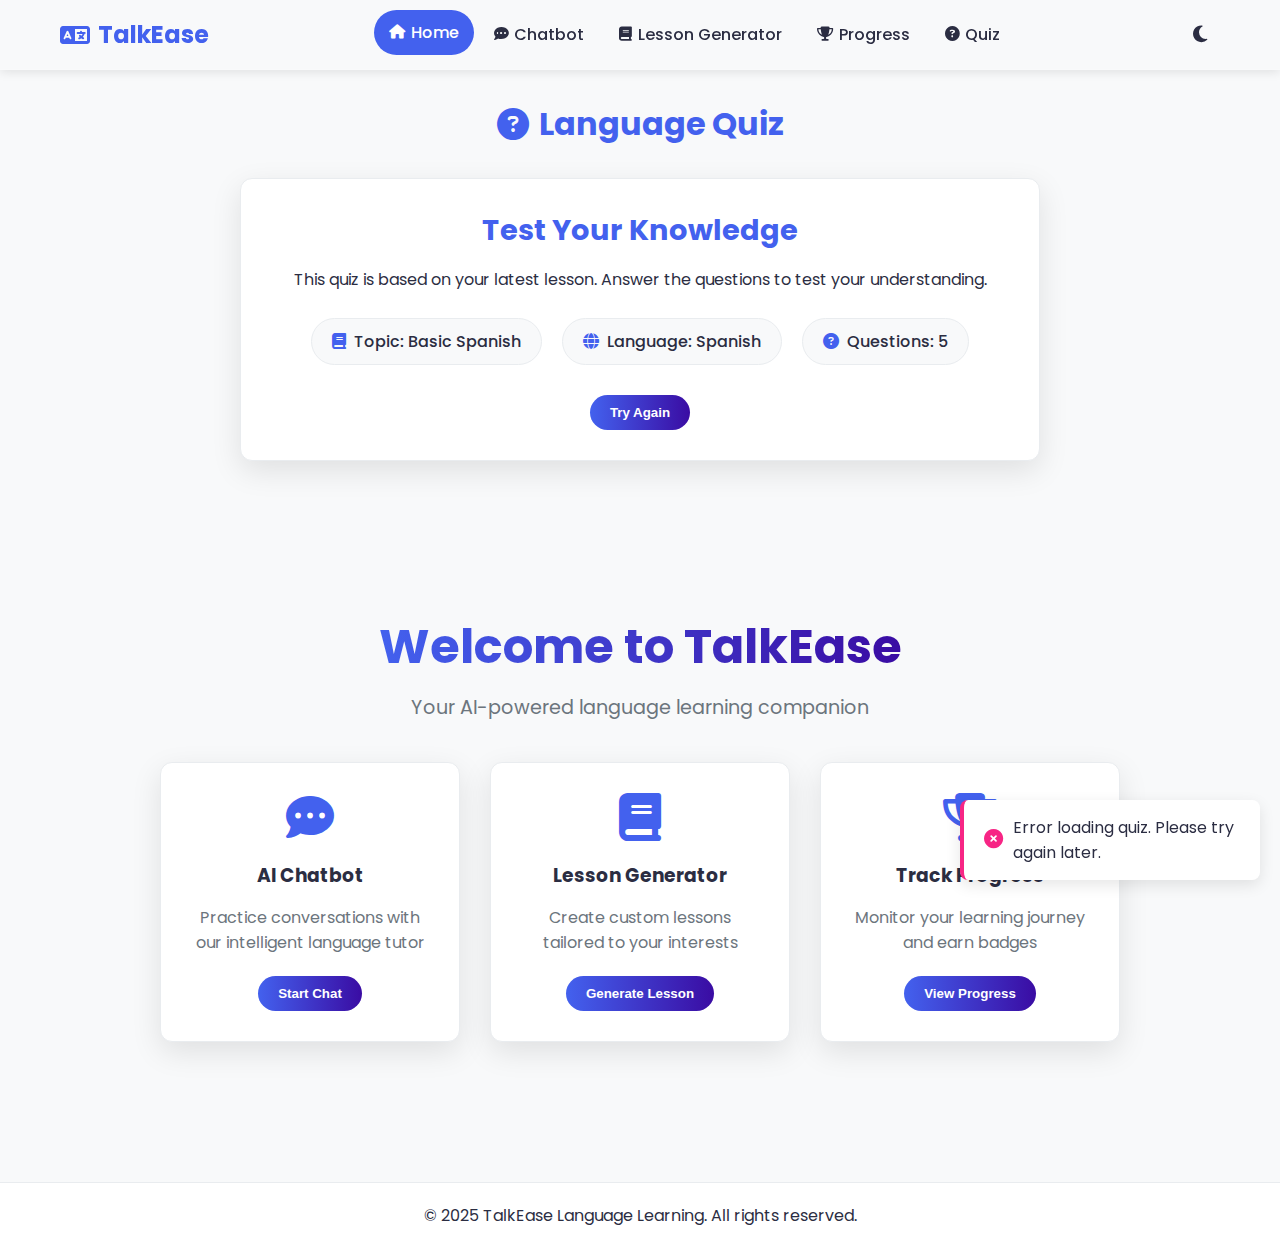
==== commit 2db7be38: "Update index.html" ====
--- a/index.html
+++ b/index.html
@@ -5,6 +5,7 @@
     <meta name="viewport" content="width=device-width, initial-scale=1.0">
     <title>TalkEase - Language Learning App</title>
     <link rel="stylesheet" href="static/styles.css">
+    <link rel="stylesheet" href="static/quiz.css">
     <link rel="stylesheet" href="https://cdnjs.cloudflare.com/ajax/libs/font-awesome/6.4.0/css/all.min.css">
     <link href="https://fonts.googleapis.com/css2?family=Poppins:wght@300;400;500;600;700&display=swap" rel="stylesheet">
 </head>
@@ -20,6 +21,7 @@
                     <li><a href="#chat"><i class="fas fa-comment-dots"></i> Chatbot</a></li>
                     <li><a href="#lesson"><i class="fas fa-book"></i> Lesson Generator</a></li>
                     <li><a href="#progress"><i class="fas fa-trophy"></i> Progress</a></li>
+                    <li><a href="#quiz"><i class="fas fa-question-circle"></i> Quiz</a></li>
                 </ul>
             </nav>
             <div class="theme-toggle">
@@ -34,6 +36,95 @@
     </header>
 
     <main>
+<!--         QUIZ SECTION -->
+        <section id="quiz" class="section active">
+            <h2><i class="fas fa-question-circle"></i> Language Quiz</h2>
+            
+            <div class="quiz-intro" id="quiz-intro">
+                <h3>Test Your Knowledge</h3>
+                <p>This quiz is based on your latest lesson. Answer the questions to test your understanding.</p>
+                <div class="quiz-info">
+                    <div class="quiz-info-item">
+                        <i class="fas fa-book"></i>
+                        <span id="quiz-topic">Topic: Loading...</span>
+                    </div>
+                    <div class="quiz-info-item">
+                        <i class="fas fa-globe"></i>
+                        <span id="quiz-language">Language: Loading...</span>
+                    </div>
+                    <div class="quiz-info-item">
+                        <i class="fas fa-question-circle"></i>
+                        <span id="quiz-question-count">Questions: 0</span>
+                    </div>
+                </div>
+                <button id="start-quiz-btn" class="btn-primary">
+                    <span class="btn-text">Start Quiz</span>
+                    <span class="spinner hidden"></span>
+                </button>
+            </div>
+            
+            <div id="quiz-container" class="quiz-container hidden">
+                <div class="quiz-header">
+                    <div class="quiz-progress">
+                        <div class="progress-bar">
+                            <div class="progress" id="quiz-progress-bar" style="width: 0%"></div>
+                        </div>
+                        <div class="progress-text">
+                            <span id="current-question">0</span>/<span id="total-questions">0</span>
+                        </div>
+                    </div>
+                    <div class="quiz-timer">
+                        <i class="fas fa-clock"></i>
+                        <span id="quiz-timer-display">00:00</span>
+                    </div>
+                </div>
+                
+                <div id="question-container" class="question-container">
+                    <!-- Questions will be dynamically inserted here -->
+                </div>
+                
+                <div class="quiz-navigation">
+                    <button id="prev-question-btn" class="nav-btn" disabled>
+                        <i class="fas fa-arrow-left"></i> Previous
+                    </button>
+                    <button id="next-question-btn" class="nav-btn">
+                        Next <i class="fas fa-arrow-right"></i>
+                    </button>
+                    <button id="submit-quiz-btn" class="submit-btn hidden">
+                        Submit Quiz
+                    </button>
+                </div>
+            </div>
+            
+            <div id="quiz-results" class="quiz-results hidden">
+                <div class="results-header">
+                    <h3>Quiz Results</h3>
+                    <div class="results-score">
+                        <div class="score-circle">
+                            <span id="result-percentage">0%</span>
+                        </div>
+                        <p>You got <span id="correct-answers">0</span> out of <span id="total-questions-result">0</span> correct</p>
+                    </div>
+                </div>
+                
+                <div id="results-breakdown" class="results-breakdown">
+                    <!-- Results breakdown will be inserted here -->
+                </div>
+                
+                <div class="results-actions">
+                    <button id="review-answers-btn" class="btn-secondary">
+                        <i class="fas fa-search"></i> Review Answers
+                    </button>
+                    <button id="retry-quiz-btn" class="btn-secondary">
+                        <i class="fas fa-redo"></i> Retry Quiz
+                    </button>
+                    <button id="new-quiz-btn" class="btn-primary">
+                        <i class="fas fa-plus"></i> Take New Quiz
+                    </button>
+                </div>
+            </div>
+        </section>
+   
         <!-- Home Section -->
         <section id="home" class="section active">
             <div class="hero">
@@ -311,5 +402,6 @@
 
 
     <script src="static/script.js"></script>
+    <script src="static/quiz.js"></script>
 </body>
 </html>
--- a/static/quiz.css
+++ b/static/quiz.css
@@ -0,0 +1,557 @@
+/* Quiz Section Styling */
+:root {
+    --correct-color: #06d6a0;
+    --wrong-color: #ef476f;
+    --neutral-color: #ffd166;
+    --question-bg: rgba(255, 255, 255, 0.9);
+    --option-bg: rgba(255, 255, 255, 0.7);
+    --shadow-light: 0 5px 15px rgba(0, 0, 0, 0.05);
+  }
+  
+  .dark-mode {
+    --question-bg: rgba(30, 30, 30, 0.9);
+    --option-bg: rgba(45, 45, 45, 0.7);
+  }
+  
+  /* Quiz Intro Section */
+  .quiz-intro {
+    max-width: 800px;
+    margin: 0 auto 30px;
+    background: var(--card-bg);
+    padding: 30px;
+    border-radius: var(--border-radius);
+    box-shadow: 0 10px 30px var(--shadow-color);
+    text-align: center;
+    animation: fadeIn 0.5s ease;
+    border: 1px solid var(--border-color);
+    transition: transform 0.3s ease;
+  }
+  
+  .quiz-intro:hover {
+    transform: translateY(-5px);
+    box-shadow: 0 15px 40px var(--shadow-color);
+  }
+  
+  .quiz-intro h3 {
+    font-size: 1.8rem;
+    margin-bottom: 15px;
+    color: var(--primary-color);
+  }
+  
+  .quiz-intro p {
+    margin-bottom: 25px;
+    color: var(--text-color);
+    line-height: 1.6;
+  }
+  
+  .quiz-info {
+    display: flex;
+    justify-content: center;
+    gap: 20px;
+    margin-bottom: 30px;
+    flex-wrap: wrap;
+  }
+  
+  .quiz-info-item {
+    display: flex;
+    align-items: center;
+    gap: 8px;
+    background: var(--bg-color);
+    padding: 10px 20px;
+    border-radius: 30px;
+    font-weight: 500;
+    transition: all 0.3s ease;
+    border: 1px solid var(--border-color);
+  }
+  
+  .quiz-info-item:hover {
+    transform: translateY(-3px);
+    box-shadow: var(--shadow-light);
+    border-color: var(--primary-color);
+  }
+  
+  .quiz-info-item i {
+    color: var(--primary-color);
+  }
+  
+  /* Quiz Container */
+  .quiz-container {
+    max-width: 800px;
+    margin: 0 auto;
+    background: var(--card-bg);
+    border-radius: var(--border-radius);
+    box-shadow: 0 10px 30px var(--shadow-color);
+    overflow: hidden;
+    animation: fadeIn 0.5s ease;
+    border: 1px solid var(--border-color);
+  }
+  
+  .quiz-header {
+    display: flex;
+    justify-content: space-between;
+    align-items: center;
+    padding: 15px 20px;
+    background: linear-gradient(90deg, var(--primary-color), var(--secondary-color));
+    color: white;
+  }
+  
+  .quiz-progress {
+    display: flex;
+    align-items: center;
+    gap: 15px;
+    flex: 1;
+  }
+  
+  .quiz-progress .progress-bar {
+    flex: 1;
+    height: 8px;
+    background: rgba(255, 255, 255, 0.3);
+    border-radius: 4px;
+    overflow: hidden;
+  }
+  
+  .quiz-progress .progress {
+    height: 100%;
+    background: white;
+    border-radius: 4px;
+    transition: width 0.3s ease;
+  }
+  
+  .progress-text {
+    font-weight: 600;
+    min-width: 60px;
+    text-align: center;
+  }
+  
+  .quiz-timer {
+    display: flex;
+    align-items: center;
+    gap: 8px;
+    font-weight: 600;
+    background: rgba(255, 255, 255, 0.2);
+    padding: 6px 12px;
+    border-radius: 20px;
+  }
+  
+  .quiz-timer i {
+    font-size: 0.9rem;
+  }
+  
+  /* Question Container */
+  .question-container {
+    padding: 30px;
+    min-height: 400px;
+  }
+  
+  .question-item {
+    display: none;
+    animation: fadeIn 0.3s ease;
+  }
+  
+  .question-item.active {
+    display: block;
+  }
+  
+  .question-text {
+    font-size: 1.2rem;
+    font-weight: 600;
+    margin-bottom: 25px;
+    color: var(--primary-color);
+    padding: 15px;
+    background: var(--question-bg);
+    border-radius: 12px;
+    border-left: 4px solid var(--primary-color);
+    box-shadow: var(--shadow-light);
+  }
+  
+  /* Multiple Choice Options */
+  .option-list {
+    display: flex;
+    flex-direction: column;
+    gap: 12px;
+    margin-bottom: 20px;
+  }
+  
+  .option-item {
+    padding: 0;
+    border-radius: 8px;
+    overflow: hidden;
+    transition: all 0.2s ease;
+    border: 1px solid var(--border-color);
+    background: var(--option-bg);
+    cursor: pointer;
+    display: flex;
+  }
+  
+  .option-item:hover {
+    transform: translateX(5px);
+    border-color: var(--primary-color);
+  }
+  
+  .option-item input[type="radio"] {
+    display: none;
+  }
+  
+  .option-item label {
+    padding: 15px;
+    display: flex;
+    align-items: center;
+    width: 100%;
+    cursor: pointer;
+    font-weight: 500;
+    color: var(--text-color);
+    transition: background-color 0.3s ease;
+  }
+  
+  .option-item:has(input[type="radio"]:checked) {
+    background: var(--primary-color);
+    border-color: var(--primary-color);
+    transform: translateX(10px);
+  }
+  
+  .option-item:has(input[type="radio"]:checked) label {
+    color: white;
+  }
+  
+  .option-item.correct {
+    background: var(--correct-color);
+    border-color: var(--correct-color);
+    color: white;
+  }
+  
+  .option-item.wrong {
+    background: var(--wrong-color);
+    border-color: var(--wrong-color);
+    color: white;
+  }
+  
+  .option-prefix {
+    display: flex;
+    align-items: center;
+    justify-content: center;
+    width: 30px;
+    height: 30px;
+    border-radius: 50%;
+    background: rgba(0, 0, 0, 0.1);
+    margin-right: 15px;
+    font-weight: 600;
+    transition: all 0.3s ease;
+    flex-shrink: 0;
+  }
+  
+  .option-item:hover .option-prefix {
+    background: var(--primary-color);
+    color: white;
+  }
+  
+  .option-item:has(input[type="radio"]:checked) .option-prefix {
+    background: white;
+    color: var(--primary-color);
+  }
+  
+  /* Text Input Question */
+  .text-input-question {
+    margin-bottom: 20px;
+  }
+  
+  .text-input-question input[type="text"] {
+    width: 100%;
+    padding: 15px;
+    border: 1px solid var(--border-color);
+    border-radius: 8px;
+    font-size: 1rem;
+    background: var(--bg-color);
+    color: var(--text-color);
+    transition: all 0.3s ease;
+  }
+  
+  .text-input-question input[type="text"]:focus {
+    border-color: var(--primary-color);
+    outline: none;
+    box-shadow: 0 0 0 2px rgba(67, 97, 238, 0.2);
+  }
+  
+  .text-input-question.correct input[type="text"] {
+    border-color: var(--correct-color);
+    background: rgba(6, 214, 160, 0.1);
+  }
+  
+  .text-input-question.wrong input[type="text"] {
+    border-color: var(--wrong-color);
+    background: rgba(239, 71, 111, 0.1);
+  }
+  
+  .feedback-text {
+    margin-top: 10px;
+    padding: 10px;
+    border-radius: 6px;
+    font-weight: 500;
+    display: none;
+  }
+  
+  .feedback-text.correct {
+    display: block;
+    background: rgba(6, 214, 160, 0.1);
+    color: var(--correct-color);
+    border-left: 3px solid var(--correct-color);
+  }
+  
+  .feedback-text.wrong {
+    display: block;
+    background: rgba(239, 71, 111, 0.1);
+    color: var(--wrong-color);
+    border-left: 3px solid var(--wrong-color);
+  }
+  
+  /* Quiz Navigation */
+  .quiz-navigation {
+    display: flex;
+    justify-content: space-between;
+    padding: 20px 30px;
+    background: var(--bg-color);
+    border-top: 1px solid var(--border-color);
+  }
+  
+  .nav-btn,
+  .submit-btn {
+    padding: 12px 20px;
+    border: none;
+    border-radius: 8px;
+    font-weight: 600;
+    cursor: pointer;
+    transition: all 0.3s ease;
+    display: flex;
+    align-items: center;
+    gap: 8px;
+  }
+  
+  .nav-btn {
+    background: var(--card-bg);
+    color: var(--text-color);
+    border: 1px solid var(--border-color);
+  }
+  
+  .nav-btn:hover:not(:disabled) {
+    background: var(--primary-color);
+    color: white;
+    transform: translateY(-3px);
+  }
+  
+  .nav-btn:disabled {
+    opacity: 0.5;
+    cursor: not-allowed;
+  }
+  
+  .submit-btn {
+    background: linear-gradient(90deg, var(--primary-color), var(--secondary-color));
+    color: white;
+    padding: 12px 25px;
+  }
+  
+  .submit-btn:hover {
+    transform: translateY(-3px);
+    box-shadow: 0 5px 15px rgba(67, 97, 238, 0.3);
+  }
+  
+  /* Quiz Results */
+  .quiz-results {
+    max-width: 800px;
+    margin: 0 auto;
+    background: var(--card-bg);
+    border-radius: var(--border-radius);
+    box-shadow: 0 10px 30px var(--shadow-color);
+    overflow: hidden;
+    animation: fadeIn 0.5s ease;
+    border: 1px solid var(--border-color);
+  }
+  
+  .results-header {
+    background: linear-gradient(90deg, var(--primary-color), var(--secondary-color));
+    color: white;
+    padding: 30px;
+    text-align: center;
+  }
+  
+  .results-header h3 {
+    margin-bottom: 20px;
+    font-size: 1.8rem;
+    color: white;
+  }
+  
+  .results-score {
+    display: flex;
+    flex-direction: column;
+    align-items: center;
+    gap: 15px;
+  }
+  
+  .score-circle {
+    width: 120px;
+    height: 120px;
+    border-radius: 50%;
+    background: rgba(255, 255, 255, 0.2);
+    display: flex;
+    align-items: center;
+    justify-content: center;
+    font-size: 2.5rem;
+    font-weight: 700;
+    border: 5px solid white;
+    box-shadow: 0 5px 15px rgba(0, 0, 0, 0.1);
+    animation: pulseScore 2s infinite;
+  }
+  
+  @keyframes pulseScore {
+    0% {
+      transform: scale(1);
+    }
+    50% {
+      transform: scale(1.05);
+    }
+    100% {
+      transform: scale(1);
+    }
+  }
+  
+  .results-score p {
+    font-size: 1.2rem;
+  }
+  
+  .results-breakdown {
+    padding: 30px;
+  }
+  
+  .result-item {
+    margin-bottom: 20px;
+    padding: 15px;
+    border-radius: 8px;
+    border: 1px solid var(--border-color);
+    background: var(--bg-color);
+  }
+  
+  .result-item:last-child {
+    margin-bottom: 0;
+  }
+  
+  .result-item h4 {
+    display: flex;
+    align-items: center;
+    gap: 10px;
+    margin-bottom: 10px;
+    font-weight: 600;
+  }
+  
+  .result-item h4 i.correct {
+    color: var(--correct-color);
+  }
+  
+  .result-item h4 i.wrong {
+    color: var(--wrong-color);
+  }
+  
+  .result-question {
+    margin-bottom: 10px;
+    color: var(--text-color);
+  }
+  
+  .result-answer {
+    display: flex;
+    gap: 10px;
+    align-items: flex-start;
+    margin-bottom: 5px;
+  }
+  
+  .result-answer strong {
+    min-width: 80px;
+  }
+  
+  .correct-answer {
+    color: var(--correct-color);
+  }
+  
+  .wrong-answer {
+    color: var(--wrong-color);
+    text-decoration: line-through;
+    margin-right: 10px;
+  }
+  
+  .results-actions {
+    display: flex;
+    justify-content: center;
+    gap: 15px;
+    padding: 20px 30px;
+    background: var(--bg-color);
+    border-top: 1px solid var(--border-color);
+    flex-wrap: wrap;
+  }
+  
+  .btn-secondary {
+    padding: 12px 20px;
+    background: var(--card-bg);
+    color: var(--text-color);
+    border: 1px solid var(--border-color);
+    border-radius: 8px;
+    font-weight: 600;
+    cursor: pointer;
+    transition: all 0.3s ease;
+    display: flex;
+    align-items: center;
+    gap: 8px;
+  }
+  
+  .btn-secondary:hover {
+    background: var(--primary-color);
+    color: white;
+    transform: translateY(-3px);
+  }
+  
+  /* Utility Classes */
+  .hidden {
+    display: none !important;
+  }
+  
+  /* Responsiveness */
+  @media (max-width: 768px) {
+    .quiz-info {
+      flex-direction: column;
+      align-items: center;
+      gap: 10px;
+    }
+  
+    .quiz-header {
+      flex-direction: column;
+      gap: 10px;
+    }
+  
+    .results-actions {
+      flex-direction: column;
+      align-items: center;
+    }
+  
+    .btn-secondary,
+    .btn-primary {
+      width: 100%;
+      justify-content: center;
+    }
+  
+    .nav-btn,
+    .submit-btn {
+      padding: 10px 15px;
+    }
+  }
+  
+  @media (max-width: 480px) {
+    .question-text {
+      font-size: 1rem;
+    }
+  
+    .option-item label {
+      padding: 12px;
+    }
+  
+    .score-circle {
+      width: 100px;
+      height: 100px;
+      font-size: 2rem;
+    }
+  }
+  
